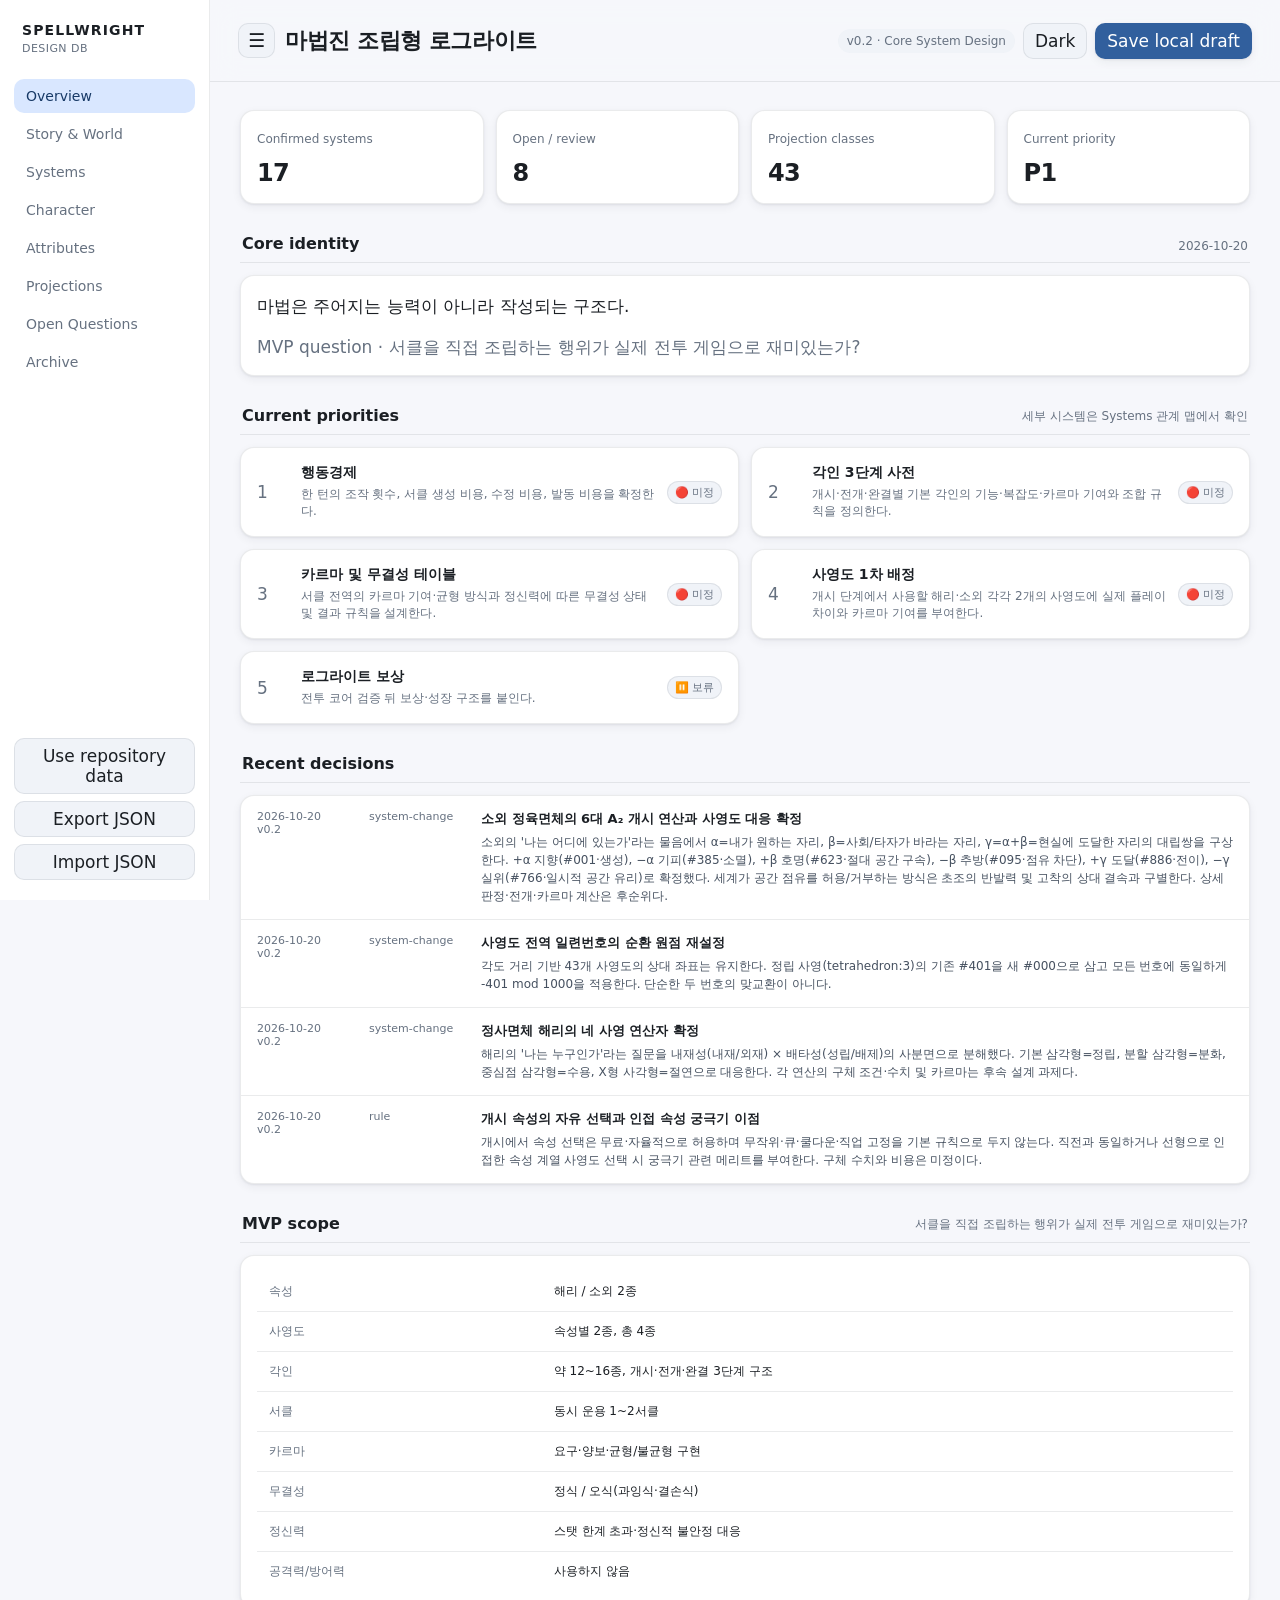
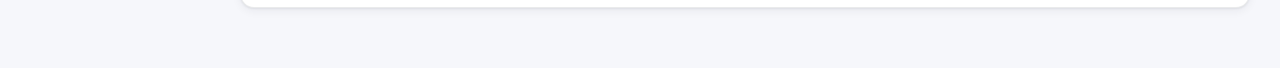
==== docs/index.html @ 0ff5598d "design: adopt Chojo 3A1 change-process roots and six operators" ====
<!doctype html>
<html lang="ko" data-theme="dark">
<head>
  <meta charset="UTF-8" />
  <meta name="viewport" content="width=device-width, initial-scale=1.0" />
  <meta name="description" content="Spellwright 로그라이트 프로젝트의 Live Design Dashboard" />
  <title>Spellwright — Design Dashboard</title>
  <link rel="canonical" href="https://hix4123.github.io/spellwright/" />
  <script>
    (() => {
      const saved = localStorage.getItem('spellwright-theme');
      const preferred = window.matchMedia('(prefers-color-scheme: light)').matches ? 'light' : 'dark';
      document.documentElement.setAttribute('data-theme', saved || preferred);

      const sidebarState = localStorage.getItem('spellwright-sidebar');
      document.documentElement.setAttribute('data-sidebar', sidebarState === 'collapsed' ? 'collapsed' : 'expanded');
    })();
  </script>
  <link rel="stylesheet" href="./styles.css?v=soeoe-roots-20261020-1" />
  <link rel="stylesheet" href="./projection-selector.css?v=audit-20261019-1" />
  <link rel="stylesheet" href="./projection-features.css?v=projection-tags-20260915-1" />
  <link rel="stylesheet" href="./projection-periodic-table.css?v=periodic-grouping-20261020-1" />
  <link rel="stylesheet" href="./projection-feature-guides.css?v=global-easing-20260930-1" />
  <link rel="stylesheet" href="./graph-layout.css?v=audit-20261019-1" />
  <style>
    html[data-sidebar="collapsed"] .app-shell {
      grid-template-columns: minmax(0, 1fr);
    }
    html[data-sidebar="collapsed"] .sidebar {
      display: none;
    }
    .topbar-heading {
      min-width: 0;
      display: flex;
      align-items: center;
      gap: 10px;
    }
    #sidebarToggle {
      flex: 0 0 auto;
      min-width: 34px;
      padding-inline: 9px;
      font-size: 18px;
      line-height: 1;
    }
    @media (max-width: 900px) {
      html[data-sidebar="collapsed"] .app-shell {
        grid-template-columns: 1fr;
      }
      #sidebarToggle {
        min-width: 44px;
        min-height: 44px;
      }
    }
  </style>
  <link rel="stylesheet" href="./typography-scale.css?v=audit-20261019-1" />
</head>
<body>
  <div class="app-shell">
    <aside class="sidebar" id="sidebar">
      <div class="brand">
        <strong>SPELLWRIGHT</strong>
        <span>DESIGN DB</span>
      </div>
      <nav id="nav"></nav>
      <div class="sidebar-footer">
        <button class="ghost" id="exportBtn">Export JSON</button>
        <label class="ghost file-label">Import JSON<input id="importInput" type="file" accept="application/json" /></label>
      </div>
    </aside>

    <main>
      <header class="topbar">
        <div class="topbar-heading">
          <button class="ghost" id="sidebarToggle" type="button" aria-controls="sidebar" aria-expanded="true" aria-label="사이드바 닫기" title="사이드바 닫기">☰</button>
          <h1 id="projectName"></h1>
        </div>
        <div class="topbar-actions">
          <span class="version-pill" id="version"></span>
          <button class="ghost" id="themeToggle" type="button">Theme</button>
          <button id="saveBtn">Save local draft</button>
        </div>
      </header>

      <section id="view"></section>
    </main>
  </div>

  <dialog id="editorDialog">
    <form method="dialog" id="editorForm">
      <div class="dialog-head">
        <div>
          <span class="detail-kicker">SYSTEM DETAILS</span>
          <h2 id="editorTitle"></h2>
        </div>
        <button class="icon-btn" value="cancel" aria-label="닫기">×</button>
      </div>

      <input type="hidden" id="editId" />

      <div class="editor-meta-grid">
        <label>상태<select id="editStatus"></select></label>
        <label>카테고리<input id="editCategory" /></label>
      </div>

      <label>미리보기 설명<textarea id="editDefinition" rows="3"></textarea></label>
      <label>상세 설명<textarea id="editDetails" rows="10"></textarea></label>

      <div id="editorExtra" class="editor-extra"></div>

      <label>마지막 변경 버전<input id="editVersion" /></label>

      <div class="dialog-actions">
        <button class="ghost" value="cancel">Cancel</button>
        <button type="submit" value="default" id="applyEdit">Apply</button>
      </div>
    </form>
  </dialog>

  <script type="module" src="./app.js?v=chojo-roots-20261021-1"></script>
  <script type="module" src="./stat-tree-ui.js?v=ui-20260831-2"></script>
  <script>
    (() => {
      const button = document.getElementById('themeToggle');
      const getTheme = () => document.documentElement.getAttribute('data-theme') || 'dark';
      const updateLabel = () => {
        button.textContent = getTheme() === 'light' ? 'Dark' : 'Light';
      };
      button.addEventListener('click', () => {
        const next = getTheme() === 'light' ? 'dark' : 'light';
        document.documentElement.setAttribute('data-theme', next);
        localStorage.setItem('spellwright-theme', next);
        updateLabel();
      });
      updateLabel();
    })();

    (() => {
      const button = document.getElementById('sidebarToggle');
      const root = document.documentElement;
      const isCollapsed = () => root.getAttribute('data-sidebar') === 'collapsed';
      const updateButton = () => {
        const expanded = !isCollapsed();
        const label = expanded ? '사이드바 닫기' : '사이드바 열기';
        button.setAttribute('aria-expanded', String(expanded));
        button.setAttribute('aria-label', label);
        button.title = label;
      };

      button.addEventListener('click', () => {
        const next = isCollapsed() ? 'expanded' : 'collapsed';
        root.setAttribute('data-sidebar', next);
        localStorage.setItem('spellwright-sidebar', next);
        updateButton();
      });

      updateButton();
    })();
  </script>
</body>
</html>
---- docs/styles.css ----
:root {
  font-family: Inter, ui-sans-serif, system-ui, -apple-system, BlinkMacSystemFont, "Segoe UI", sans-serif;
  color-scheme: dark;
  --bg: #0f1115;
  --surface: #15181e;
  --surface-2: #1b1f26;
  --surface-3: #222730;
  --line: rgba(255, 255, 255, .08);
  --line-strong: rgba(255, 255, 255, .18);
  --muted: #929ba7;
  --text: #f1f3f5;
  --secondary: #c7cdd5;
  --primary: #a8c7fa;
  --on-primary: #0b2545;
  --primary-container: #243b5c;
  --on-primary-container: #d8e7ff;
  --hover: rgba(255, 255, 255, .055);
  --backdrop: rgba(0, 0, 0, .7);
  --shadow-1: 0 1px 2px rgba(0, 0, 0, .34), 0 2px 8px rgba(0, 0, 0, .16);
  --shadow-2: 0 4px 12px rgba(0, 0, 0, .28), 0 12px 32px rgba(0, 0, 0, .18);
}

:root[data-theme="light"] {
  color-scheme: light;
  --bg: #f6f7fb;
  --surface: #ffffff;
  --surface-2: #f0f3f8;
  --surface-3: #e8edf4;
  --line: rgba(24, 32, 44, .09);
  --line-strong: rgba(24, 32, 44, .2);
  --muted: #667180;
  --text: #1b1f24;
  --secondary: #465160;
  --primary: #315f9d;
  --on-primary: #ffffff;
  --primary-container: #d9e7ff;
  --on-primary-container: #183a67;
  --hover: rgba(35, 56, 82, .055);
  --backdrop: rgba(20, 27, 38, .32);
  --shadow-1: 0 1px 2px rgba(30, 41, 59, .08), 0 3px 10px rgba(30, 41, 59, .06);
  --shadow-2: 0 6px 18px rgba(30, 41, 59, .12), 0 18px 40px rgba(30, 41, 59, .08);
}

* { box-sizing: border-box; }
html { background: var(--bg); }
html { -webkit-text-size-adjust: 100%; }
body {
  margin: 0;
  min-height: 100vh;
  background: var(--bg);
  color: var(--text);
  -webkit-font-smoothing: antialiased;
}
button, input, textarea, select { font: inherit; }
button { cursor: pointer; }
h1, h2, h3, p { margin-top: 0; }

.app-shell {
  display: grid;
  grid-template-columns: 210px minmax(0, 1fr);
  min-height: 100vh;
}

.sidebar {
  position: sticky;
  top: 0;
  height: 100vh;
  padding: 20px 14px;
  border-right: 1px solid var(--line);
  display: flex;
  flex-direction: column;
  background: var(--surface);
}

.brand { margin: 2px 8px 24px; }
.brand strong {
  display: block;
  font-size: 13px;
  font-weight: 700;
  letter-spacing: .08em;
}
.brand span {
  display: block;
  margin-top: 4px;
  font-size: 10px;
  color: var(--muted);
  letter-spacing: .04em;
}

nav { display: grid; gap: 4px; }
.nav-btn {
  display: block;
  width: 100%;
  padding: 9px 12px;
  border: 0;
  border-radius: 10px;
  background: transparent;
  color: var(--muted);
  text-align: left;
  text-decoration: none;
  font-size: 13px;
  font-weight: 500;
  transition: background .14s ease, color .14s ease;
}
.nav-btn:hover {
  background: var(--hover);
  color: var(--text);
}
.nav-btn.active {
  background: var(--primary-container);
  color: var(--on-primary-container);
}

.sidebar-footer {
  margin-top: auto;
  display: grid;
  gap: 7px;
}
.file-label { display: block; text-align: center; }
.file-label input { display: none; }

main { min-width: 0; }
.topbar {
  min-height: 82px;
  padding: 18px 28px;
  border-bottom: 1px solid var(--line);
  display: flex;
  align-items: center;
  justify-content: space-between;
  gap: 20px;
  background: color-mix(in srgb, var(--bg) 88%, transparent);
  backdrop-filter: blur(14px);
}
.topbar h1 {
  margin: 0;
  font-size: 21px;
  font-weight: 650;
  letter-spacing: -.02em;
}
.topbar-actions { display: flex; align-items: center; gap: 8px; }
.version-pill {
  padding: 5px 9px;
  border-radius: 999px;
  background: var(--surface-2);
  color: var(--muted);
  font-size: 11px;
}

button, .ghost, .file-label {
  min-height: 34px;
  padding: 7px 11px;
  border: 1px solid var(--line);
  border-radius: 10px;
  background: var(--surface-2);
  color: var(--text);
  font-weight: 500;
  transition: background .14s ease, border-color .14s ease, box-shadow .14s ease, transform .14s ease;
}
button:hover, .ghost:hover, .file-label:hover {
  border-color: var(--line-strong);
  background: var(--surface-3);
}
button:active, .ghost:active, .file-label:active { transform: translateY(1px); }
#saveBtn {
  border-color: transparent;
  background: var(--primary);
  color: var(--on-primary);
  box-shadow: var(--shadow-1);
}
#saveBtn:hover { background: color-mix(in srgb, var(--primary) 90%, white 10%); }

#view { padding: 28px 30px 60px; }
.grid { display: grid; gap: 12px; }
.grid.cols-4 { grid-template-columns: repeat(4, minmax(0, 1fr)); }
.grid.cols-3 { grid-template-columns: repeat(3, minmax(0, 1fr)); }
.grid.cols-2 { grid-template-columns: repeat(2, minmax(0, 1fr)); }

.card {
  padding: 16px;
  border: 1px solid var(--line);
  border-radius: 14px;
  background: var(--surface);
  box-shadow: var(--shadow-1);
}
.metric { min-height: 90px; }
.metric span { font-size: 11px; color: var(--muted); }
.metric strong {
  display: block;
  margin-top: 12px;
  font-size: 23px;
  font-weight: 600;
  letter-spacing: -.025em;
}

.section-head {
  display: flex;
  align-items: end;
  justify-content: space-between;
  gap: 16px;
  margin: 30px 0 12px;
  padding: 0 2px 9px;
  border-bottom: 1px solid var(--line);
}
.section-head h2 { margin: 0; font-size: 15px; font-weight: 650; }
.section-head p { margin: 0; font-size: 11px; color: var(--muted); }
.core-statement { margin: 0; font-size: 16px; line-height: 1.65; }
.muted { color: var(--muted); }
.world-act-grid, .world-pair-grid { display: grid; gap: 12px; }
.world-act-grid { grid-template-columns: repeat(2, minmax(0, 1fr)); margin-top: 12px; }
.world-pair-grid { grid-template-columns: repeat(3, minmax(0, 1fr)); }
.world-kicker { display: block; color: var(--muted); font-size: 11px; margin-bottom: 8px; }
.world-principle p { margin: 0; font-size: 13px; line-height: 1.8; }
.world-principle h3 { font-size: 15px; margin-bottom: 10px; }
.world-pair-diagram { display: block; width: 100%; height: auto; margin-top: 22px; color: var(--primary); fill: none; stroke: currentColor; stroke-width: 2; }
.world-point { fill: currentColor; }
.world-diagram-arrow { color: var(--muted); }
.world-diagram-label { margin: 0 0 16px; text-align: center; font-size: 12px; color: var(--muted); }
@media (max-width: 1050px) {
  .world-pair-grid { grid-template-columns: 1fr; }
  .world-pair-diagram { max-width: 360px; margin-inline: auto; }
}
@media (max-width: 600px) { .world-act-grid { grid-template-columns: 1fr; } }
.attribute-background { display: grid; gap: 12px; }
.attribute-background p { margin: 0; color: var(--secondary); font-size: 12px; line-height: 1.7; }
.attribute-background .core-statement { color: var(--text); font-size: 16px; }
.toolbar { display: flex; gap: 8px; flex-wrap: wrap; margin-bottom: 12px; }
.toolbar input, .toolbar select,
#editorForm input, #editorForm textarea, #editorForm select {
  min-width: 180px;
  padding: 9px 11px;
  border: 1px solid var(--line);
  border-radius: 10px;
  background: var(--surface-2);
  color: var(--text);
  outline: none;
  transition: border-color .14s ease, box-shadow .14s ease, background .14s ease;
}
.toolbar input:focus, .toolbar select:focus,
#editorForm input:focus, #editorForm textarea:focus, #editorForm select:focus {
  border-color: color-mix(in srgb, var(--primary) 70%, var(--line));
  background: var(--surface);
  box-shadow: 0 0 0 3px color-mix(in srgb, var(--primary) 16%, transparent);
}

.system-grid {
  display: grid;
  grid-template-columns: repeat(auto-fill, minmax(260px, 1fr));
  gap: 10px;
}
.system-card[data-id] {
  cursor: pointer;
  transition: border-color .14s ease, box-shadow .14s ease, transform .14s ease;
}
.system-card[data-id]:hover {
  border-color: var(--line-strong);
  box-shadow: var(--shadow-2);
  transform: translateY(-1px);
}
.system-card h3 { margin: 12px 0 7px; font-size: 14px; font-weight: 650; }
.system-card p { margin-bottom: 12px; font-size: 12px; line-height: 1.6; color: var(--secondary); }
.meta { display: flex; flex-wrap: wrap; gap: 7px; color: var(--muted); font-size: 10px; }

.status {
  display: inline-flex;
  align-items: center;
  min-height: 22px;
  padding: 3px 7px;
  border: 1px solid var(--line);
  border-radius: 999px;
  background: var(--surface-2);
  color: var(--muted);
  font-size: 10px;
}
.status.rejected { text-decoration: line-through; }

.priority {
  display: grid;
  grid-template-columns: 34px 1fr auto;
  gap: 10px;
  align-items: center;
}
.rank { font-size: 16px; color: var(--muted); }
.priority h3 { margin: 0; font-size: 13px; }
.priority p { margin: 4px 0 0; font-size: 11px; color: var(--muted); }

.timeline {
  display: grid;
  gap: 0;
  padding: 0;
  overflow: hidden;
}
.decision {
  display: grid;
  grid-template-columns: 100px 100px 1fr;
  gap: 12px;
  padding: 14px 16px;
  border-bottom: 1px solid var(--line);
  align-items: start;
}
.decision:last-child { border-bottom: 0; }
.decision .date, .decision .type { font-size: 10px; color: var(--muted); }
.decision h3 { margin: 0 0 5px; font-size: 12px; font-weight: 650; }
.decision p { margin: 0; color: var(--secondary); font-size: 11px; line-height: 1.5; }

.table { width: 100%; border-collapse: collapse; }
.table th, .table td {
  padding: 11px 12px;
  border-bottom: 1px solid var(--line);
  text-align: left;
  font-size: 11px;
}
.table th { color: var(--muted); font-weight: 500; }
.table tr:last-child th, .table tr:last-child td { border-bottom: 0; }

.question-list {
  overflow: hidden;
  border: 1px solid var(--line);
  border-radius: 14px;
  background: var(--surface);
  box-shadow: var(--shadow-1);
}
.question {
  padding: 11px 14px;
  border-bottom: 1px solid var(--line);
  background: transparent;
  font-size: 12px;
}
.question:last-child { border-bottom: 0; }

dialog {
  width: min(720px, calc(100vw - 28px));
  max-height: calc(100vh - 28px);
  padding: 0;
  border: 1px solid var(--line);
  border-radius: 20px;
  background: var(--surface);
  color: var(--text);
  box-shadow: var(--shadow-2);
  overflow: hidden;
}
dialog::backdrop { background: var(--backdrop); backdrop-filter: blur(3px); }
#editorForm { padding: 20px; }
.dialog-head {
  display: flex;
  justify-content: space-between;
  gap: 20px;
  padding-bottom: 15px;
  border-bottom: 1px solid var(--line);
}
.dialog-head h2 { margin: 4px 0 0; font-size: 19px; letter-spacing: -.02em; }
.detail-kicker {
  display: block;
  color: var(--muted);
  font-size: 9px;
  font-weight: 650;
  letter-spacing: .12em;
}
.icon-btn {
  min-width: 34px;
  padding: 0;
  border: 0;
  border-radius: 999px;
  background: transparent;
  font-size: 20px;
  color: var(--muted);
}
.icon-btn:hover { background: var(--hover); }
#editorForm label {
  display: grid;
  gap: 6px;
  margin: 12px 0;
  font-size: 11px;
  color: var(--muted);
}
#editorForm input, #editorForm textarea, #editorForm select {
  width: 100%;
  min-width: 0;
  resize: vertical;
}
.editor-meta-grid {
  display: grid;
  grid-template-columns: 1fr 1fr;
  gap: 10px;
}
.editor-extra {
  margin: 16px 0;
  border-top: 1px solid var(--line);
}
.detail-block {
  padding: 13px 0;
  border-bottom: 1px solid var(--line);
}
.detail-block h3 {
  margin: 0 0 10px;
  font-size: 11px;
  font-weight: 650;
}
.detail-row {
  display: grid;
  grid-template-columns: 100px 1fr;
  gap: 12px;
  padding: 5px 0;
  font-size: 11px;
}
.detail-row span { color: var(--muted); }
.detail-row strong { font-weight: 450; }
.detail-sense {
  padding: 9px 0;
  border-top: 1px solid var(--line);
}
.detail-sense:first-of-type { border-top: 0; }
.detail-sense strong {
  display: block;
  font-size: 11px;
  font-weight: 650;
}
.detail-sense p {
  margin: 4px 0 0;
  color: var(--secondary);
  font-size: 11px;
  line-height: 1.55;
}
.dialog-actions { display: flex; justify-content: flex-end; gap: 8px; margin-top: 18px; }

.toast {
  position: fixed;
  right: 18px;
  bottom: 18px;
  padding: 10px 13px;
  border: 1px solid var(--line);
  border-radius: 12px;
  background: var(--surface-3);
  color: var(--text);
  box-shadow: var(--shadow-2);
  font-size: 11px;
}

@media (max-width: 900px) {
  .app-shell { grid-template-columns: 1fr; }
  .sidebar {
    position: relative;
    height: auto;
    padding: 12px;
    border-right: 0;
    border-bottom: 1px solid var(--line);
  }
  .brand { margin: 0 0 10px; }
  nav {
    display: flex;
    gap: 6px;
    margin: 0 -12px;
    padding: 0 12px 8px;
    overflow-x: auto;
    scrollbar-width: none;
  }
  nav::-webkit-scrollbar,
  .sidebar-footer::-webkit-scrollbar { display: none; }
  .nav-btn {
    flex: 0 0 auto;
    width: auto;
    min-height: 44px;
    padding: 10px 12px;
    text-align: center;
    font-size: 12px;
    white-space: nowrap;
  }
  .sidebar-footer {
    display: flex;
    gap: 6px;
    margin: 0 -12px;
    padding: 0 12px;
    overflow-x: auto;
    scrollbar-width: none;
  }
  .sidebar-footer > * { flex: 0 0 auto; min-height: 44px; }
  .topbar {
    min-height: 0;
    padding: 16px 12px;
    align-items: stretch;
    flex-direction: column;
    gap: 12px;
  }
  .topbar h1 { font-size: 19px; }
  .topbar-actions {
    display: grid;
    grid-template-columns: repeat(2, minmax(0, 1fr));
    width: 100%;
  }
  .topbar-actions .version-pill { grid-column: 1 / -1; justify-self: start; }
  .topbar-actions button { min-height: 44px; }
  #view { padding: 18px 12px 44px; }
  .grid.cols-4, .grid.cols-3, .grid.cols-2 { grid-template-columns: 1fr; }
  .system-grid { grid-template-columns: 1fr; }
  .card { min-width: 0; padding: 14px; overflow-wrap: anywhere; }
  .section-head { align-items: flex-start; flex-direction: column; gap: 4px; margin-top: 24px; }
  .toolbar { display: grid; grid-template-columns: 1fr; }
  .toolbar input, .toolbar select { width: 100%; min-width: 0; min-height: 44px; }
  .table {
    display: block;
    max-width: 100%;
    overflow-x: auto;
    white-space: nowrap;
    -webkit-overflow-scrolling: touch;
  }
  .decision { grid-template-columns: 1fr; gap: 4px; }
  .priority { grid-template-columns: 28px 1fr; }
  .priority > .status { grid-column: 2; }
  .editor-meta-grid { grid-template-columns: 1fr; gap: 0; }
  .detail-row { grid-template-columns: 1fr; gap: 2px; }
  dialog {
    width: calc(100vw - 16px);
    max-height: calc(100vh - 16px);
    max-height: calc(100dvh - 16px);
    border-radius: 14px;
    overflow-y: auto;
  }
  #editorForm { padding: 16px; }
  .dialog-actions button { min-height: 44px; }
  .toast {
    right: 12px;
    bottom: 12px;
    left: 12px;
    text-align: center;
  }
}
.theory-grid { display:grid; grid-template-columns:repeat(2,minmax(0,1fr)); gap:10px; }
.theory-card { min-width:0; }
.theory-card h3 { margin:0 0 7px; font-size:12px; }
.theory-card p { margin:0; color:var(--secondary); font-size:11px; line-height:1.6; }
.theory-card .theory-note { margin-top:7px; color:var(--muted); font-size:10px; }
@media (max-width:900px) { .theory-grid { grid-template-columns:1fr; } }

.world-steps { display: grid; grid-template-columns: repeat(2, minmax(0, 1fr)); gap: 12px; list-style: none; padding: 0; margin: 0; counter-reset: none; }
.world-step { display: flex; align-items: flex-start; gap: 14px; }
.world-step-number { display: grid; place-items: center; flex: 0 0 30px; height: 30px; border-radius: 50%; color: var(--primary); border: 1px solid var(--primary); font-weight: 700; }
.world-step h3 { margin: 0 0 10px; font-size: 15px; line-height: 1.6; }
.world-step p { margin: 0; font-size: 13px; line-height: 1.8; }
.world-loop { margin: 0; }
.world-loop svg { display: block; width: 100%; max-width: 620px; margin: auto; color: var(--primary); overflow: visible; }
.world-loop rect { fill: var(--surface); stroke: currentColor; }
.world-loop text { fill: var(--text); text-anchor: middle; font-size: 14px; }
.world-loop .world-loop-center { fill: var(--muted); font-size: 12px; }
.world-loop-arrows { fill: none; stroke: currentColor; stroke-width: 2; }
.world-loop figcaption { font-size: 12px; line-height: 1.7; margin-top: 12px; }
@media (max-width: 650px) { .world-steps { grid-template-columns: 1fr; } .world-step { gap: 10px; } }

/* Story reference: one reading order, linked detail pages. */
.story-nav { display: flex; flex-wrap: wrap; gap: 8px; margin: 16px 0 28px; }
.story-nav a, .story-related a { color: var(--primary); text-decoration: none; border: 1px solid var(--line-strong); border-radius: 20px; padding: 9px 15px; font-size: 13px; }
.story-nav a[aria-current] { background: var(--primary-container); color: var(--on-primary-container); border-color: var(--primary); }
.story-nav a:hover, .story-related a:hover { background: var(--hover); }
.story-related { display: flex; flex-wrap: wrap; gap: 8px; position: relative; margin: 20px 0 0; padding-left: 16px; border-left: 2px solid var(--line-strong); }
.story-related a { padding: 6px 10px; font-size: 12px; }
.story-nav :focus-visible { outline: 2px solid var(--primary); outline-offset: 4px; }
@media (max-width: 600px) {
  .story-nav a { padding: 8px 12px; }
  .story-related { padding-left: 8px; }
}


/* Shared cross-time diagram: world chronology along x, personal routes by color. */
.story-flow-map { --story-kai: #79aef1; --story-ur: #e0b474; --story-heroine: #c5a1ef; --story-join: #84bcb0; margin: 14px 0 34px; }
html[data-theme="light"] .story-flow-map { --story-kai: #316cb7; --story-ur: #936118; --story-heroine: #7958b0; --story-join: #337668; }
.story-flow-order { display: flex; flex-wrap: wrap; align-items: center; gap: 10px; margin: 14px 0 12px; color: var(--muted); font-size: 12px; }
.story-flow-order strong { color: var(--text); margin-right: 8px; }
.story-flow-order a { padding: 7px 12px; border: 1px solid var(--line); background: var(--surface); border-radius: 999px; color: var(--text); text-decoration: none; }
.story-flow-order a:hover { border-color: var(--primary); }
.story-flow-order-tip { margin-left: auto; font-size: 11px; }
.story-flow-key { display: flex; flex-wrap: wrap; align-items: center; gap: 9px 16px; padding: 12px 16px; border: 1px solid var(--line); border-bottom: 0; border-radius: 14px 14px 0 0; background: var(--surface); }
.story-flow-key-item { display: inline-flex; gap: 7px; align-items: center; font-size: 12px; color: var(--secondary); white-space: nowrap; }
.story-flow-key-item::before { content: ''; display: inline-block; flex: none; width: 21px; height: 0; border-top: 3px solid var(--line-strong); border-radius: 2px; }
.story-flow-key-item.kai::before { border-color: var(--story-kai); }
.story-flow-key-item.ur::before { border-color: var(--story-ur); }
.story-flow-key-item.heroine::before { border-color: var(--story-heroine); }
.story-flow-key-item.jump::before { border-color: var(--primary); border-top-style: dashed; }
.story-flow-key-item.join::before { border-color: var(--story-join); border-top-width: 2px; }
.story-flow-scroll { max-width: 100%; overflow-x: auto; overflow-y: hidden; overscroll-behavior-x: contain; border: 1px solid var(--line); border-radius: 0 0 14px 14px; background: var(--surface-2); scrollbar-width: thin; -webkit-overflow-scrolling: touch; }
.story-flow-svg { display: block; min-width: 1510px; width: 100%; height: auto; }
.story-flow-era rect { fill: var(--surface-2); stroke: var(--line); stroke-width: 1; }
.story-flow-era rect.alternate { fill: var(--surface-3); }
.story-flow-era text { font-size: 17px; font-weight: 680; fill: var(--text); text-anchor: middle; }
.story-flow-era .story-flow-era-sub { font-size: 11px; font-weight: 400; fill: var(--muted); }
.story-flow-axis line { stroke-width: 1.4; stroke-dasharray: 3 6; }
.story-flow-axis--kai line { stroke: var(--story-kai); opacity: .25; }
.story-flow-axis--ur line { stroke: var(--story-ur); opacity: .25; }
.story-flow-axis--heroine line { stroke: var(--story-heroine); opacity: .25; }
.story-flow-axis text { fill: var(--text); font-size: 17px; font-weight: 750; }
.story-flow-axis .story-flow-lane-sub { font-size: 11px; fill: var(--muted); font-weight: 450; }
.story-flow-axis-note { font-size: 11px; fill: var(--muted); text-anchor: end; }
.story-flow-axis-note:last-child { text-anchor: start; }
.story-flow-edge path { fill: none; stroke-width: 3.1; stroke-linecap: round; stroke-linejoin: round; }
.story-flow-edge--kai path { stroke: var(--story-kai); }
.story-flow-edge--ur path { stroke: var(--story-ur); }
.story-flow-edge--heroine path { stroke: var(--story-heroine); }
.story-flow-edge--join path { stroke: var(--story-join); stroke-width: 2.2; opacity: .86; }
.story-flow-edge--jump path { stroke-dasharray: 10 6; stroke-width: 3.3; }
.story-flow-edge--uncertain path { stroke-dasharray: 3 8; opacity: .8; }
.story-flow-edge text { font-size: 12px; font-weight: 580; fill: var(--secondary); text-anchor: middle; paint-order: stroke; stroke: var(--surface-2); stroke-width: 5px; stroke-linejoin: round; }
.story-flow-marker-kai { fill: var(--story-kai); }
.story-flow-marker-ur { fill: var(--story-ur); }
.story-flow-marker-heroine { fill: var(--story-heroine); }
.story-flow-marker-join { fill: var(--story-join); }
.story-flow-node { cursor: pointer; outline: none; }
.story-flow-node rect { fill: var(--surface); stroke-width: 2.2; }
.story-flow-node--kai rect { stroke: var(--story-kai); }
.story-flow-node--ur rect { stroke: var(--story-ur); }
.story-flow-node--heroine rect { stroke: var(--story-heroine); }
.story-flow-node-title { font-size: 13.5px; font-weight: 700; fill: var(--text); text-anchor: middle; pointer-events: none; }
.story-flow-node-era { font-size: 10.5px; fill: var(--muted); text-anchor: middle; pointer-events: none; }
.story-flow-node:hover rect, .story-flow-node:focus-visible rect { stroke-width: 4; }
.story-flow-node:focus-visible rect { stroke-dasharray: 6 3; }
.story-flow-disclaimer { margin: 12px 3px 8px; color: var(--muted); font-size: 12px; line-height: 1.75; }
.story-flow-disclaimer strong { color: var(--secondary); }
@media (max-width: 600px) {
  .story-flow-order-tip { flex-basis: 100%; margin-left: 0; }
  .story-flow-key { gap: 8px 12px; padding: 10px 12px; }
  .story-flow-key-item { font-size: 11px; }
}

/* Consolidated questions and canonical stat definitions */
.question-group { margin: 10px 0; }
.question-group summary { cursor: pointer; font-weight: 650; }
.question-group li { margin: 10px 0; line-height: 1.6; }
#editDefinition[readonly], #editDetails[readonly] { opacity: .78; cursor: not-allowed; }

/* Topic documents: a compact index and one readable article at a time. */
.wiki-search { display: grid; gap: 8px; margin: 24px 0 12px; max-width: 520px; }
.wiki-search input { width: 100%; padding: 12px; border: 1px solid var(--line-strong); border-radius: 8px; background: var(--surface); color: var(--text); }
.wiki-index { display: grid; grid-template-columns: repeat(auto-fit, minmax(min(100%, 320px), 1fr)); gap: 24px; align-items: start; }
.wiki-category h2 { font-size: 18px; margin-bottom: 12px; }
.wiki-document-list { border: 1px solid var(--line-strong); border-radius: 12px; overflow: hidden; background: var(--surface); }
.wiki-document { display: grid; gap: 6px; padding: 14px 16px; text-decoration: none; border-bottom: 1px solid var(--line); color: var(--text); }
.wiki-document:last-child { border-bottom: 0; }
.wiki-document:hover { background: var(--hover); }
.wiki-document strong { color: var(--primary); }
.wiki-document span { color: var(--muted); font-size: 13px; line-height: 1.6; }
.wiki-document[hidden], .wiki-category[hidden] { display: none; }
.wiki-intro { margin-top: 16px; }
.wiki-intro summary { cursor: pointer; font-weight: 600; }
.wiki-intro > p { margin-top: 16px; line-height: 1.9; }
.wiki-article { max-width: 960px; margin: 24px auto; overflow-wrap: anywhere; }
.wiki-heading { border-bottom: 1px solid var(--line-strong); padding-bottom: 16px; }
.wiki-heading > h2 { font-size: clamp(26px, 4vw, 36px); margin-bottom: 12px; }
.wiki-article a, .wiki-intro a { color: var(--primary); text-underline-offset: 3px; }
.wiki-term { text-decoration: underline; text-decoration-color: var(--line-strong); }
.wiki-term:hover { text-decoration-color: currentColor; }
.wiki-toc { background: var(--surface); padding: 16px 20px; border: 1px solid var(--line-strong); border-radius: 10px; margin: 20px 0 28px; }
.wiki-toc ol { margin-bottom: 0; padding-left: 22px; }
.wiki-toc li, .wiki-event-index li { padding: 5px 0; line-height: 1.6; }
.wiki-section { margin: 32px 0; scroll-margin-top: 24px; }
.wiki-section > h2 { font-size: 22px; border-bottom: 1px solid var(--line-strong); padding-bottom: 10px; }
.wiki-entry { margin: 22px 0; }
.wiki-entry h3 { font-size: 16px; margin-bottom: 8px; }
.wiki-entry p { white-space: pre-line; line-height: 1.95; color: var(--secondary); max-width: 80ch; }
.wiki-entry .wiki-status { font-size: 12px; color: var(--muted); margin-bottom: 6px; }
.wiki-article .world-act-grid, .wiki-article .world-pair-grid { grid-template-columns: repeat(auto-fit, minmax(min(100%, 260px), 1fr)); }
.wiki-article :focus-visible, .wiki-document:focus-visible, .wiki-search input:focus-visible { outline: 2px solid var(--primary); outline-offset: 3px; }
@media (max-width: 600px) {
  .wiki-article { margin-top: 16px; }
  .wiki-toc { padding: 14px; }
  .wiki-section { margin: 26px 0; }
}

/* Attributes glossary: compact comparison index and one entry at a time. */
.attribute-index-intro { color: var(--secondary); font-size: 13px; line-height: 1.75; margin: 14px 0 20px; }
.attribute-index-labels, .attribute-index-entry {
  display: grid;
  grid-template-columns: minmax(150px, 1.2fr) minmax(150px, 1.1fr) minmax(180px, 1.7fr);
  align-items: center;
  gap: 16px;
}
.attribute-index-labels { padding: 0 18px 10px; font-size: 11px; color: var(--muted); }
.attribute-index-list { padding: 0; margin: 0; list-style: none; border: 1px solid var(--line-strong); border-radius: 12px; overflow: hidden; background: var(--surface); }
.attribute-index-entry {
  min-height: 77px;
  padding: 14px 18px;
  border-bottom: 1px solid var(--line);
  color: var(--text);
  text-decoration: none;
}
.attribute-index-list li:last-child .attribute-index-entry { border-bottom: 0; }
.attribute-index-entry:hover { background: var(--hover); }
.attribute-index-entry:focus-visible, .attribute-rule-entry:focus-visible, .attribute-article a:focus-visible,
.attribute-breadcrumb a:focus-visible, .attribute-term-nav a:focus-visible {
  outline: 2px solid var(--primary);
  outline-offset: 2px;
}
.attribute-index-title strong { display: block; color: var(--primary); font-size: 16px; margin-bottom: 4px; }
.attribute-index-title small, .attribute-index-motto small { display: block; font-size: 11px; color: var(--muted); line-height: 1.5; }
.attribute-index-motto, .attribute-index-summary { font-size: 13px; line-height: 1.6; }
.attribute-index-summary { display: flex; justify-content: space-between; gap: 8px; align-items: center; }
.attribute-index-arrow { color: var(--muted); font-size: 15px; }
.attribute-rule-entry { display: grid; grid-template-columns: minmax(140px, 1fr) 3fr auto; align-items: center; gap: 15px;
  padding: 16px 18px; border: 1px solid var(--line-strong); border-radius: 12px; background: var(--surface); color: var(--text); text-decoration: none; }
.attribute-rule-entry strong { color: var(--primary); }
.attribute-rule-entry span { color: var(--secondary); font-size: 12px; line-height: 1.65; }
.attribute-rule-entry:hover { background: var(--hover); }
.attribute-index-footer { font-size: 12px; line-height: 1.75; margin-top: 16px; }
.attribute-index-footer a { color: var(--primary); }
.attribute-breadcrumb { margin: 16px 0 16px; font-size: 12px; color: var(--muted); }
.attribute-breadcrumb a { color: var(--primary); }
.attribute-breadcrumb span { padding-inline: 5px; }
.attribute-term-nav { display: flex; flex-wrap: wrap; gap: 5px; margin: 0 0 22px; }
.attribute-term-nav a { min-height: 35px; padding: 8px 11px; border: 1px solid var(--line);
  border-radius: 8px; color: var(--secondary); text-decoration: none; font-size: 12px; }
.attribute-term-nav a:hover { background: var(--hover); color: var(--text); }
.attribute-term-nav a[aria-current="page"] { border-color: var(--primary); color: var(--on-primary-container); background: var(--primary-container); }
.attribute-article { max-width: 890px; margin: 0; }
.attribute-article-head { padding: 10px 0 14px; border-bottom: 1px solid var(--line-strong); }
.attribute-article-head h2 { font-size: 28px; letter-spacing: -.02em; margin-bottom: 8px; }
.attribute-article-head p { font-size: 12px; margin: 0; }
.attribute-article-toc { display: flex; flex-wrap: wrap; gap: 6px 16px; padding: 13px 0;
  border-bottom: 1px solid var(--line); }
.attribute-article-toc a { font-size: 12px; color: var(--primary); text-decoration: none; }
.attribute-article a { color: var(--primary); text-underline-offset: 3px; }
.attribute-article-section { padding: 20px 0; border-bottom: 1px solid var(--line); scroll-margin-top: 20px; }
.attribute-article-section:last-child { border-bottom: 0; }
.attribute-article-section > h3 { font-size: 16px; margin-bottom: 12px; }
.attribute-article-section h3 small { font-size: 11px; color: var(--muted); font-weight: 500; margin-left: 6px; }
.attribute-article-section p, .attribute-article-section li { color: var(--secondary); font-size: 13px; line-height: 1.85; }
.attribute-article-section p { margin: 0 0 10px; }
.attribute-facts { display: flex; flex-wrap: wrap; gap: 10px; margin: 10px 0 12px; }
.attribute-facts div { display: flex; gap: 9px; align-items: baseline; min-width: 180px; }
.attribute-facts dt { color: var(--muted); font-size: 12px; }
.attribute-facts dd { margin: 0; color: var(--text); font-size: 13px; font-weight: 600; }
.attribute-compact-list { margin: 0; padding-left: 20px; }
.attribute-compact-list li + li { margin-top: 4px; }
.attribute-action-pair { display: grid; grid-template-columns: repeat(2, minmax(0, 1fr)); gap: 12px; }
.attribute-action-pair > div { padding: 13px 15px; border: 1px solid var(--line); border-radius: 10px; background: var(--surface); }
.attribute-action-pair strong { display: block; margin-bottom: 5px; font-size: 12px; color: var(--text); }
.attribute-action-pair p { margin: 0; }
.attribute-article-section .attribute-see-also { margin-top: 15px; font-size: 12px; color: var(--muted); }
.attribute-order { display: flex; gap: 0; flex-wrap: wrap; margin: 12px 0 16px; padding: 0; list-style: none; }
.attribute-order li { padding: 7px 9px; border: 1px solid var(--line); font-size: 12px; background: var(--surface); }
.attribute-order li:first-child { border-radius: 8px 0 0 8px; }
.attribute-order li:last-child { border-radius: 0 8px 8px 0; }
.attribute-order li + li { border-left: 0; }
@media (max-width: 760px) {
  .attribute-index-labels { display: none; }
  .attribute-index-entry { grid-template-columns: minmax(98px, .7fr) minmax(0, 1.3fr); gap: 10px; padding: 13px; }
  .attribute-index-summary { grid-column: 2; }
  .attribute-index-motto { align-self: end; }
  .attribute-rule-entry { grid-template-columns: 1fr auto; }
  .attribute-rule-entry span:nth-child(2) { grid-column: 1; grid-row: 2; }
  .attribute-rule-entry span:last-child { grid-column: 2; grid-row: 1 / 3; }
  .attribute-action-pair { grid-template-columns: 1fr; }
}
@media (max-width: 400px) {
  .attribute-index-entry { grid-template-columns: 1fr; gap: 4px; }
  .attribute-index-summary { grid-column: 1; margin-top: 6px; }
  .attribute-article-head h2 { font-size: 24px; }
}
/* The finalized Haeri operators belong to one term article, not four repeated cards. */
.attribute-quadrant-scroll { max-width: 100%; overflow-x: auto; border: 1px solid var(--line-strong); border-radius: 10px; margin: 14px 0; }
.attribute-quadrant { border-collapse: collapse; width: 100%; min-width: 530px; table-layout: fixed; background: var(--surface); }
.attribute-quadrant th, .attribute-quadrant td { padding: 13px 14px; border-bottom: 1px solid var(--line); border-right: 1px solid var(--line); text-align: left; vertical-align: top; }
.attribute-quadrant tr:last-child th, .attribute-quadrant tr:last-child td { border-bottom: 0; }
.attribute-quadrant th:last-child, .attribute-quadrant td:last-child { border-right: 0; }
.attribute-quadrant thead th { background: var(--surface-2); color: var(--muted); font-size: 12px; font-weight: 650; }
.attribute-quadrant tbody th { width: 19%; color: var(--text); font-size: 13px; font-weight: 650; }
.attribute-quadrant td strong { display: block; color: var(--text); font-size: 14px; }
.attribute-quadrant td small { display: block; color: var(--muted); font-size: 11px; margin: 4px 0 8px; }
.attribute-quadrant td p { margin: 0; color: var(--secondary); font-size: 12px; line-height: 1.65; }
.attribute-quadrant-note { font-size: 12px; }
/* The six Soeoe roots use the same responsive term-document table as Haeri. */
.attribute-root-table tbody th { width: 27%; overflow-wrap: anywhere; }
.attribute-root-table tbody th small { display: block; margin-top: 6px; font-size: 11px; font-weight: 400; line-height: 1.5; color: var(--muted); }
.attribute-root-table td { overflow-wrap: anywhere; }
.attribute-root-table td p { line-height: 1.6; }
---- docs/projection-selector.css ----
:root {
  --projection-stage-bg: #111317;
}

:root[data-theme="light"] {
  --projection-stage-bg: #fbfbfa;
}

.projection-selector {
  display: grid;
  grid-template-columns: 238px minmax(0, 1fr);
  gap: 14px;
  align-items: start;
}

.projection-selector-panel, .projection-selector-content { min-width: 0; }
.projection-selector-panel { padding: 18px 12px; }
.projection-selector-panel h3 { margin: 5px 0 16px; font-size: 16px; }
.projection-selector .projection-selector-content { padding: 0; overflow: hidden; }

.projection-category-heading,
.projection-filter-label {
  display: block;
  margin: 15px 0 6px;
  color: var(--muted);
  font-size: 11px;
}
.projection-category-heading { margin-bottom: 8px; }
.projection-filter-grid {
  position: relative;
  display: grid;
  grid-template-columns: repeat(auto-fit, minmax(96px, 1fr));
  gap: 7px;
  align-items: end;
}
.projection-filter-grid label {
  min-width: 0;
  display: grid;
  grid-template-rows: auto 38px;
  gap: 5px;
  align-items: end;
  color: var(--muted);
  font-size: 10px;
}
.projection-filter-grid label > span {
  display: flex;
  align-items: end;
  min-width: 0;
  line-height: 1.2;
}
.projection-filter-category, .projection-filter-search {
  width: 100%;
  min-height: 38px;
  padding: 7px 10px;
  border: 1px solid var(--line-strong);
  border-radius: 9px;
  background: var(--surface-2);
  color: var(--text);
}
.projection-filter-count { margin: 18px 0 8px; color: var(--muted); font-size: 11px; }
.projection-filter-empty { padding: 8px; color: var(--muted); font-size: 11px; }
.projection-filter-category:focus-visible, .projection-filter-search:focus-visible {
  outline: 2px solid var(--primary);
  outline-offset: 2px;
}

.projection-selector-toolbar {
  min-width: 0;
}

.projection-solid-tabs {
  position: relative;
  display: grid;
  grid-template-columns: repeat(auto-fit, minmax(96px, 1fr));
  gap: 6px;
}

.projection-solid-tabs::-webkit-scrollbar,
.projection-class-rail::-webkit-scrollbar { display: none; }

.projection-solid-tab {
  width: 100%;
  min-width: 0;
  min-height: 42px;
  padding: 8px 7px;
  display: grid;
  place-items: center;
  border-color: transparent;
  background: transparent;
  text-align: center;
}

.projection-solid-tab strong {
  font-size: 12px;
  font-weight: 650;
  line-height: 1.3;
}

.projection-solid-tab span {
  display: none;
}

.projection-solid-tab.active {
  border-color: var(--line-strong);
  background: var(--primary-container);
}

.projection-selector-instruction {
  padding: 14px 18px 0;
  color: var(--muted);
  font-size: 9px;
  font-weight: 650;
  letter-spacing: .11em;
}

.projection-selector-stage-row {
  display: grid;
  grid-template-columns: 42px minmax(0, 1fr) 42px;
  gap: 12px;
  align-items: center;
  padding: 20px 18px 14px;
}

.projection-step {
  min-width: 42px;
  width: 42px;
  height: 42px;
  padding: 0;
  border-radius: 999px;
  background: transparent;
  color: var(--muted);
  font-size: 24px;
  line-height: 1;
}
.projection-step:disabled { opacity: .35; cursor: default; }

.projection-stage {
  position: relative;
  width: min(100%, 780px);
  min-height: 330px;
  margin: 0 auto;
  overflow: hidden;
  border: 1px solid rgba(18, 24, 32, .14);
  border-radius: 18px;
  background: var(--projection-stage-bg);
  box-shadow: inset 0 1px 0 rgba(255, 255, 255, .9), 0 12px 36px rgba(0, 0, 0, .08);
  cursor: grab;
  touch-action: pan-y;
  user-select: none;
  perspective: 900px;
  outline: none;
}

.projection-stage:focus-visible {
  box-shadow: 0 0 0 3px color-mix(in srgb, var(--primary) 28%, transparent), 0 12px 36px rgba(0, 0, 0, .08);
}

.projection-stage.is-grabbing { cursor: grabbing; }

.projection-stage-grid {
  position: absolute;
  inset: 0;
  background-image:
    linear-gradient(rgba(36, 44, 54, .035) 1px, transparent 1px),
    linear-gradient(90deg, rgba(36, 44, 54, .035) 1px, transparent 1px);
  background-size: 24px 24px;
  mask-image: radial-gradient(circle at center, #000 10%, transparent 72%);
}




.projection-stage-shadow {
  position: absolute;
  left: 50%;
  bottom: 29px;
  width: min(42%, 300px);
  height: 16px;
  border-radius: 50%;
  background: rgba(18, 24, 32, .18);
  filter: blur(10px);
  transform: translateX(-50%) scaleX(1);
  transform-origin: center;
  opacity: .18;
  pointer-events: none;
  will-change: transform, opacity;
}

.projection-drag-cue {
  position: absolute;
  right: 12px;
  bottom: 10px;
  color: rgba(28, 36, 46, .42);
  font-size: 16px;
  letter-spacing: .18em;
  pointer-events: none;
  transition: opacity .14s ease;
}

.projection-stage.is-dragging .projection-drag-cue { opacity: 0; }

.projection-selector-footer {
  display: grid;
  grid-template-columns: minmax(180px, 1fr) minmax(300px, 1fr);
  gap: 18px;
  align-items: center;
  padding: 4px 18px 16px;
}

.projection-selector-copy {
  min-width: 0;
  display: grid;
  gap: 4px;
}

.projection-selector-copy strong {
  overflow: hidden;
  text-overflow: ellipsis;
  white-space: nowrap;
  font-size: 14px;
  font-weight: 650;
}

.projection-selector-copy > span:last-child {
  color: var(--muted);
  font-size: 10px;
}

.projection-selector-metrics {
  display: grid;
  grid-template-columns: repeat(4, minmax(0, 1fr));
  gap: 6px;
  margin: 0;
}

.projection-selector-metrics > div {
  min-width: 0;
  padding: 9px 10px;
  border: 1px solid var(--line);
  border-radius: 10px;
  background: var(--surface-2);
}

.projection-selector-metrics dt {
  color: var(--muted);
  font-size: 9px;
}

.projection-selector-metrics dd {
  margin: 4px 0 0;
  font-size: 12px;
  font-weight: 650;
}

.projection-class-rail {
  display: grid;
  gap: 4px;
  max-height: 390px;
  overflow-y: auto;
}

.projection-class-chip {
  width: 100%;
  min-height: 44px;
  padding: 7px 9px;
  border-color: transparent;
  border-radius: 8px;
  background: transparent;
  color: var(--muted);
  font-size: 9px;
  font-variant-numeric: tabular-nums;
  text-align: left;
}
.projection-class-chip span { display: block; font-size: 11px; color: var(--text); }
.projection-class-chip small { display: block; margin-top: 3px; color: var(--muted); font-size: 10px; }

.projection-class-chip.active {
  border-color: var(--line-strong);
  background: var(--primary-container);
  color: var(--on-primary-container);
}

.projection-role-details {
  padding: 16px 18px;
  border-bottom: 1px solid var(--line);
}

.projection-role-heading {
  display: flex;
  align-items: flex-start;
  justify-content: space-between;
  gap: 12px;
}

.projection-role-heading h3 { margin: 5px 0 0; font-size: 16px; }
.projection-role-heading a { flex-shrink: 0; color: var(--primary); font-size: 11px; }
.projection-role-copy { display: grid; gap: 10px; margin: 14px 0; }
.projection-role-copy dt { margin-bottom: 4px; color: var(--muted); font-size: 10px; }
.projection-role-copy dd {
  margin: 0;
  color: var(--secondary);
  font-size: 12px;
  line-height: 1.65;
  overflow-wrap: anywhere;
}
.projection-role-details > p { margin: 0; font-size: 10px; line-height: 1.55; }

.projection-selector-note {
  margin: 0;
  padding: 10px 18px 12px;
  color: var(--muted);
  font-size: 9px;
  line-height: 1.55;
}

.projection-selector-live {
  position: absolute;
  width: 1px;
  height: 1px;
  padding: 0;
  margin: -1px;
  overflow: hidden;
  clip: rect(0, 0, 0, 0);
  white-space: nowrap;
  border: 0;
}

@media (max-width: 900px) {
  .projection-selector { grid-template-columns: 1fr; }
  .projection-selector-panel { padding: 14px 12px; }
  .projection-solid-tabs { grid-template-columns: repeat(auto-fit, minmax(104px, 1fr)); }
  .projection-class-rail { display: flex; overflow-x: auto; max-height: none; }
  .projection-class-chip { flex: 0 0 128px; }
  .projection-selector-instruction { padding: 10px 12px 0; }
  .projection-selector-stage-row {
    grid-template-columns: 40px minmax(0, 1fr) 40px;
    gap: 7px;
    padding: 14px 10px 12px;
  }
  .projection-step {
    min-width: 40px;
    width: 40px;
    height: 44px;
  }
  .projection-stage {
    min-height: 250px;
    border-radius: 14px;
  }
  .projection-selector-footer {
    grid-template-columns: 1fr;
    gap: 12px;
    padding: 4px 12px 14px;
  }
  .projection-selector-metrics { grid-template-columns: repeat(2, minmax(0, 1fr)); }
  .projection-role-details { padding-inline: 12px; }
  .projection-selector-note { padding-inline: 12px; }
}

@media (prefers-reduced-motion: reduce) {
  .projection-drag-cue { transition: none; }
}
---- docs/projection-features.css ----
.projection-feature-line {
  display: flex;
  flex-wrap: wrap;
  gap: 6px;
  margin: 12px 0 14px;
}

.projection-feature-tag {
  display: inline-flex;
  align-items: baseline;
  gap: 5px;
  min-height: 25px;
  padding: 5px 8px;
  border: 1px solid var(--line);
  border-radius: 8px;
  background: var(--surface-2);
  color: var(--secondary);
  font-size: 10px;
  line-height: 1.2;
  white-space: nowrap;
}

.projection-feature-tag b {
  color: var(--muted);
  font-size: 8px;
  font-weight: 700;
  letter-spacing: .035em;
}

.projection-hashtag-block {
  position: absolute;
  top: 10px;
  right: 10px;
  z-index: 4;
  max-width: 42%;
  display: flex;
  flex-wrap: wrap;
  justify-content: flex-end;
  gap: 4px;
  pointer-events: none;
}

.projection-hashtag-block[hidden] { display: none; }

.projection-hashtag-block span {
  padding: 4px 6px;
  border: 1px solid color-mix(in srgb, var(--line-strong) 82%, transparent);
  border-radius: 999px;
  background: color-mix(in srgb, var(--surface) 86%, transparent);
  color: var(--secondary);
  box-shadow: 0 2px 8px rgba(0, 0, 0, .08);
  font-size: 8px;
  font-weight: 700;
  line-height: 1;
  backdrop-filter: blur(5px);
}

@media (max-width: 900px) {
  .projection-feature-line {
    gap: 5px;
    margin-block: 10px 12px;
  }

  .projection-feature-tag {
    padding: 5px 7px;
    font-size: 9px;
  }

  .projection-hashtag-block {
    top: 8px;
    right: 8px;
    max-width: 54%;
  }
}
---- docs/projection-periodic-table.css ----
.projection-periodic-card {
  width: 100%;
  min-width: 0;
  padding: 14px;
  overflow: hidden;
  box-sizing: border-box;
}

.projection-periodic-toolbar {
  display: flex;
  flex-wrap: wrap;
  align-items: center;
  gap: 8px 12px;
  margin-bottom: 10px;
}

.projection-periodic-toolbar-label {
  color: var(--muted);
  font-size: 11px;
  font-weight: 650;
}

.projection-periodic-grouping {
  display: inline-flex;
  gap: 3px;
  padding: 3px;
  border: 1px solid var(--line);
  border-radius: 9px;
  background: var(--surface-2);
}

.projection-periodic-grouping-button {
  min-width: 38px;
  padding: 6px 12px;
  border: 0;
  border-radius: 6px;
  background: transparent;
  color: var(--muted);
  font: inherit;
  font-size: 11px;
  font-weight: 700;
  cursor: pointer;
  box-shadow: none;
}

.projection-periodic-grouping-button:hover {
  background: color-mix(in srgb, var(--text) 7%, transparent);
  color: var(--text);
}

.projection-periodic-grouping-button.is-active {
  background: var(--surface-3);
  color: var(--text);
  box-shadow: inset 0 0 0 1px var(--line);
}

.projection-periodic-grouping-button:focus-visible {
  outline: 2px solid var(--text);
  outline-offset: 2px;
}

.projection-periodic-row-summary {
  margin-left: auto;
  color: var(--muted);
  font-size: 10px;
  font-variant-numeric: tabular-nums;
}

.projection-periodic-legend {
  display: flex;
  flex-wrap: wrap;
  gap: 8px 16px;
  align-items: center;
  margin-bottom: 12px;
  color: var(--muted);
  font-size: 10px;
}

.projection-periodic-legend strong {
  color: var(--text);
  font-size: 11px;
}

.projection-periodic-euler-legend {
  display: inline-flex;
  align-items: center;
  gap: 6px;
}

.projection-periodic-euler-legend i {
  width: 9px;
  height: 9px;
  border: 2px solid #44c58a;
  border-radius: 3px;
  background: color-mix(in srgb, #44c58a 12%, var(--surface));
}

.projection-periodic-scroll {
  width: 100%;
  max-width: 100%;
  min-width: 0;
  overflow-x: hidden;
  padding-bottom: 4px;
}

.projection-periodic-grid {
  width: 100%;
  min-width: 0;
  display: grid;
  grid-template-columns: clamp(56px, 8vw, 90px) minmax(0, 1fr);
  gap: clamp(2px, .45vw, 6px);
  align-items: stretch;
}

.projection-periodic-header,
.projection-periodic-axis,
.projection-periodic-phase-axis,
.projection-periodic-track {
  border: 1px solid var(--line);
  border-radius: 10px;
  background: var(--surface-2);
}

.projection-periodic-header {
  min-height: 48px;
  display: grid;
  place-items: center;
  padding: clamp(4px, .6vw, 8px);
  color: var(--muted);
  font-size: 9px;
  font-weight: 750;
  letter-spacing: .12em;
}

.projection-periodic-header-group { grid-column: 1; }

.projection-periodic-axis {
  min-width: 0;
  padding: clamp(4px, .55vw, 8px);
  display: grid;
  align-content: center;
  gap: 2px;
  text-align: center;
}

.projection-periodic-axis span {
  color: var(--muted);
  font-size: clamp(6px, .55vw, 7px);
  font-weight: 700;
  letter-spacing: .12em;
}

.projection-periodic-axis strong {
  font-size: clamp(11px, 1.15vw, 15px);
  font-weight: 700;
}

.projection-periodic-axis small {
  color: var(--muted);
  font-size: clamp(6px, .62vw, 8px);
  line-height: 1.2;
}

.projection-periodic-group {
  grid-column: 1;
  min-height: clamp(58px, 6vw, 76px);
  background: color-mix(in srgb, var(--surface-2) 82%, var(--surface));
}

.projection-periodic-group strong {
  font-size: clamp(10px, 1.15vw, 14px);
  overflow-wrap: anywhere;
}

.projection-periodic-phase-axis {
  grid-column: 2;
  min-width: 0;
  position: relative;
  min-height: 48px;
  overflow: hidden;
}

.projection-periodic-phase-field {
  position: absolute;
  inset-block: 0;
  inset-inline: 2.8%;
}

.projection-periodic-phase-axis .projection-periodic-phase-field {
  top: 5px;
  bottom: 4px;
}

.projection-periodic-tick {
  position: absolute;
  left: var(--projection-position);
  top: 0;
  bottom: 0;
  width: 0;
  transform: translateX(-50%);
  color: var(--muted);
  font-variant-numeric: tabular-nums;
}

.projection-periodic-tick i {
  position: absolute;
  left: 0;
  top: 18px;
  bottom: 0;
  border-left: 1px solid var(--line);
}

.projection-periodic-tick b {
  position: absolute;
  top: 0;
  left: 0;
  transform: translateX(-50%);
  font-size: clamp(6px, .62vw, 8px);
  font-weight: 650;
  white-space: nowrap;
}

.projection-periodic-tick.is-start b {
  transform: none;
}

.projection-periodic-tick.is-end b {
  transform: translateX(-100%);
}

.projection-periodic-track {
  grid-column: 2;
  min-width: 0;
  position: relative;
  min-height: clamp(42px, 5.8vw, 64px);
  overflow: hidden;
  background: color-mix(in srgb, var(--surface-2) 74%, var(--surface));
}

.projection-periodic-track .projection-periodic-phase-field {
  top: 0;
  bottom: 0;
}

.projection-periodic-track .projection-periodic-phase-field::before {
  content: '';
  position: absolute;
  inset: 0;
  pointer-events: none;
  opacity: .38;
  background-image: linear-gradient(to right, var(--line) 1px, transparent 1px);
  background-size: 10% 100%;
}

.projection-periodic-item {
  --projection-attribute-material: var(--surface-3);
  position: absolute;
  left: var(--projection-position);
  top: 50%;
  width: min(64px, 5%);
  height: auto;
  aspect-ratio: 1.16 / 1;
  margin: 0;
  padding: 3px;
  border: 0;
  border-radius: 8px;
  background: var(--projection-attribute-material);
  box-shadow: none;
  color: inherit;
  font: inherit;
  appearance: none;
  cursor: pointer;
  transform: translate(-50%, -50%);
  transition: transform .12s ease, filter .12s ease;
}

.projection-periodic-item:hover {
  transform: translate(-50%, calc(-50% - 2px));
  filter: brightness(1.06);
  z-index: 4;
}

.projection-periodic-item:focus-visible {
  outline: 2px solid var(--text);
  outline-offset: 2px;
  z-index: 5;
}

.projection-periodic-item[data-solid="tetrahedron"] { --projection-attribute-material: #8f72c7; }
.projection-periodic-item[data-solid="cube"] { --projection-attribute-material: #4f8fd8; }
.projection-periodic-item[data-solid="octahedron"] { --projection-attribute-material: #d89443; }
.projection-periodic-item[data-solid="dodecahedron"] { --projection-attribute-material: #58a276; }
.projection-periodic-item[data-solid="icosahedron"] { --projection-attribute-material: #c66d86; }

.projection-periodic-thumb {
  position: relative;
  display: grid;
  place-items: center;
  width: 100%;
  height: 100%;
  overflow: hidden;
  border-radius: inherit;
  background: var(--projection-attribute-material);
}

.projection-periodic-metric {
  position: absolute;
  left: 2px;
  bottom: 2px;
  z-index: 1;
  border-radius: 3px;
  padding: 0 2px;
  color: var(--text);
  background: color-mix(in srgb, var(--surface) 88%, transparent);
  font-size: clamp(6px, .6vw, 8px);
  font-weight: 750;
  line-height: 1.3;
  pointer-events: none;
  white-space: nowrap;
}

.projection-periodic-live-svg {
  display: block;
  width: 100%;
  height: 100%;
  overflow: visible;
  pointer-events: none;
}

.projection-periodic-live-svg .projection-periodic-edges {
  fill: none;
  stroke: #121212;
  stroke-width: 1.35;
  stroke-linecap: round;
  stroke-linejoin: round;
}

.projection-periodic-live-svg .projection-periodic-crossing {
  fill: var(--projection-attribute-material);
  stroke: #7d2727;
  stroke-width: 1.1;
}

.projection-periodic-live-svg .projection-periodic-vertex {
  fill: #121212;
}

.projection-periodic-live-svg text {
  fill: #173f73;
  font: 600 7px ui-sans-serif, system-ui, sans-serif;
}

.projection-periodic-euler-badge {
  position: absolute;
  top: 2px;
  right: 2px;
  min-width: clamp(12px, 1.4vw, 18px);
  height: clamp(11px, 1.25vw, 16px);
  padding: 0 clamp(2px, .3vw, 4px);
  display: inline-grid;
  place-items: center;
  border: 1px solid color-mix(in srgb, #44c58a 72%, var(--line));
  border-radius: 999px;
  background: color-mix(in srgb, #44c58a 18%, var(--surface));
  color: color-mix(in srgb, #44c58a 72%, var(--text));
  font-size: clamp(5px, .52vw, 7px);
  font-weight: 750;
  letter-spacing: .02em;
}

.projection-periodic-note {
  margin: 10px 2px 0;
  color: var(--muted);
  font-size: 9px;
  line-height: 1.55;
}

.projection-periodic-loading {
  color: var(--muted);
  font-size: 11px;
}

.projection-periodic-loading.is-error {
  color: var(--secondary);
}

@media (max-width: 900px) {
  .projection-periodic-card {
    padding: 8px;
  }

  .projection-periodic-legend {
    gap: 4px 10px;
    margin-bottom: 8px;
    font-size: 8px;
  }

  .projection-periodic-grid {
    grid-template-columns: 50px minmax(0, 1fr);
    gap: 2px;
  }

  .projection-periodic-toolbar {
    gap: 5px 8px;
    margin-bottom: 8px;
  }

  .projection-periodic-grouping-button {
    padding: 5px 8px;
    font-size: 10px;
  }

  .projection-periodic-row-summary {
    font-size: 9px;
  }

  .projection-periodic-axis {
    padding: 3px 2px;
  }

  .projection-periodic-axis small {
    display: none;
  }

  .projection-periodic-phase-field {
    inset-inline: 2.5%;
  }

  .projection-periodic-item {
    width: 5%;
    border-radius: 5px;
    padding: 2px;
  }

  .projection-periodic-euler-badge,
  .projection-periodic-metric {
    display: none;
  }

  .projection-periodic-note {
    font-size: 8px;
  }
}
---- docs/projection-feature-guides.css ----
.projection-feature-line {
  align-items: stretch;
  gap: 0;
}

.projection-feature-group {
  position: relative;
  display: inline-flex;
  flex-wrap: wrap;
  align-items: center;
  gap: 6px;
}

.projection-feature-group + .projection-feature-group {
  margin-left: 11px;
  padding-left: 12px;
}

.projection-feature-group + .projection-feature-group::before {
  content: '';
  position: absolute;
  left: 0;
  top: 4px;
  bottom: 4px;
  width: 1px;
  background: var(--line-strong);
}

.projection-feature-tag[data-guide],
.projection-guide-button[data-guide] {
  cursor: help;
  outline: none;
  transition: border-color 120ms ease, background 120ms ease, color 120ms ease;
}

.projection-feature-tag[data-guide]:hover,
.projection-feature-tag[data-guide]:focus-visible,
.projection-guide-button[data-guide]:hover,
.projection-guide-button[data-guide]:focus-visible {
  border-color: color-mix(in srgb, var(--primary) 62%, var(--line));
  background: color-mix(in srgb, var(--primary-container) 52%, var(--surface-2));
  color: var(--text);
}

.projection-guide-tool-group {
  align-items: stretch;
}

.projection-feature-line .projection-guide-button {
  appearance: none;
  min-height: 25px;
  padding: 5px 8px;
  border: 1px solid var(--line);
  border-radius: 8px;
  background: color-mix(in srgb, var(--surface-2) 88%, var(--primary-container));
  color: var(--secondary);
  box-shadow: none;
  font: 700 9px/1.2 ui-sans-serif, system-ui, sans-serif;
  letter-spacing: .015em;
  white-space: nowrap;
}

.projection-canvas {
  transition: opacity 120ms ease;
}

.projection-selector:has(.projection-feature-tag[data-guide]:hover) .projection-canvas,
.projection-selector:has(.projection-feature-tag[data-guide]:focus-visible) .projection-canvas,
.projection-selector:has(.projection-guide-button[data-guide]:hover) .projection-canvas,
.projection-selector:has(.projection-guide-button[data-guide]:focus-visible) .projection-canvas {
  opacity: .38;
}

.projection-feature-overlay {
  position: absolute;
  inset: 0;
  z-index: 3;
  width: 100%;
  height: 100%;
  opacity: 0;
  overflow: visible;
  pointer-events: none;
  transition: opacity 110ms ease;
}

.projection-feature-overlay.is-visible {
  opacity: 1;
}

.projection-guide-axis,
.projection-guide-ring {
  fill: none;
  stroke: var(--primary);
  stroke-width: 1.6;
  stroke-dasharray: 7 5;
  vector-effect: non-scaling-stroke;
}

.projection-guide-axis {
  filter: drop-shadow(0 0 2px color-mix(in srgb, var(--primary) 45%, transparent));
}

.projection-guide-ring {
  stroke-dasharray: 5 4;
  opacity: .92;
}

.projection-guide-hull {
  fill: none;
  stroke: var(--primary);
  stroke-width: 2;
  stroke-linejoin: round;
  vector-effect: non-scaling-stroke;
}

.projection-guide-hull[data-hull-layer="2"] { opacity: .92; }
.projection-guide-hull[data-hull-layer="3"] { opacity: .86; }
.projection-guide-hull[data-hull-layer="4"] { opacity: .78; }
.projection-guide-hull[data-hull-layer="5"] { opacity: .7; }
.projection-guide-hull[data-hull-layer="6"],
.projection-guide-hull[data-hull-layer="7"],
.projection-guide-hull[data-hull-layer="8"] { opacity: .62; }

.projection-guide-hull-point {
  fill: none;
  stroke: var(--primary);
  stroke-width: 2;
  vector-effect: non-scaling-stroke;
}

.projection-guide-hull-label {
  font-size: 10px;
}

.projection-guide-dual-edge {
  fill: none;
  stroke: var(--primary);
  stroke-width: 1.5;
  stroke-linecap: round;
  stroke-linejoin: round;
  opacity: .82;
  vector-effect: non-scaling-stroke;
}

.projection-guide-dual-loop {
  opacity: .68;
}

.projection-guide-dual-edge.is-animated {
  stroke-dasharray: 1;
  stroke-dashoffset: 1;
}

.projection-guide-dual-node.is-animated,
.projection-guide-dual-label.is-animated {
  opacity: 0;
}

@media (prefers-reduced-motion: reduce) {
  .projection-guide-dual-edge.is-animated,
  .projection-guide-dual-node.is-animated,
  .projection-guide-dual-label.is-animated,
  .projection-guide-medial-axis.is-animated {
    animation: none;
  }

  .projection-guide-dual-edge.is-animated,
  .projection-guide-medial-axis.is-animated {
    stroke-dashoffset: 0;
  }

  .projection-guide-dual-node.is-animated,
  .projection-guide-dual-label.is-animated {
    opacity: 1;
  }
}

.projection-guide-dual-node {
  fill: var(--projection-stage-bg);
  stroke: var(--primary);
  stroke-width: 2;
  vector-effect: non-scaling-stroke;
}


.projection-guide-dual-label {
  font-size: 9px;
}

.projection-guide-medial-axis {
  fill: none;
  stroke: var(--primary);
  stroke-width: 1.8;
  stroke-linecap: round;
  stroke-linejoin: round;
  opacity: .94;
  vector-effect: non-scaling-stroke;
  filter: drop-shadow(0 0 2px color-mix(in srgb, var(--primary) 38%, transparent));
}

.projection-guide-combined-medial .projection-guide-medial-axis {
  stroke: var(--secondary);
  opacity: .82;
  filter: none;
}

.projection-guide-medial-axis.is-animated {
  stroke-dasharray: 1;
  stroke-dashoffset: 1;
}

.projection-guide-caption {
  fill: var(--secondary);
  paint-order: stroke;
  stroke: var(--projection-stage-bg);
  stroke-width: 3px;
  stroke-linejoin: round;
  font: 700 9px/1 ui-sans-serif, system-ui, sans-serif;
  letter-spacing: .02em;
}

.projection-guide-origin {
  fill: var(--primary);
  stroke: var(--surface);
  stroke-width: 1.5;
  vector-effect: non-scaling-stroke;
}

.projection-guide-label {
  fill: var(--primary);
  paint-order: stroke;
  stroke: var(--surface);
  stroke-width: 3px;
  stroke-linejoin: round;
  font: 700 9px ui-sans-serif, system-ui, sans-serif;
}

@media (max-width: 900px) {
  .projection-feature-group {
    gap: 5px;
  }

  .projection-feature-group + .projection-feature-group {
    margin-left: 8px;
    padding-left: 9px;
  }

  .projection-feature-line .projection-guide-button {
    padding: 5px 7px;
    font-size: 9px;
  }
}
---- docs/graph-layout.css ----
.compact-map-root {
  width: 100%;
  --cat-magic: #9f8cff;
  --cat-attribute: #64b5e6;
  --cat-combat: #e27c7c;
  --cat-character: #d4ad52;
  --cat-roguelite: #63b985;
}

.compact-legend {
  display: flex;
  align-items: center;
  justify-content: space-between;
  gap: 14px;
  margin-bottom: 10px;
  padding: 9px 12px;
  border: 1px solid var(--line);
  border-radius: 12px;
  background: var(--surface);
  color: var(--muted);
  box-shadow: var(--shadow-1);
  font-size: 9px;
}

.relation-legend,
.category-legends {
  display: flex;
  align-items: center;
  flex-wrap: wrap;
  gap: 8px 12px;
}

.relation-legend span,
.category-legend {
  display: inline-flex;
  align-items: center;
  gap: 6px;
  white-space: nowrap;
}

.relation-legend span {
  padding: 4px 7px;
  border-radius: 999px;
  background: var(--surface-2);
}

.solid-sample::before,
.dash-sample::before,
.sequence-sample::before {
  content: "";
  width: 22px;
  flex: 0 0 22px;
}
.solid-sample::before { border-top: 2px solid var(--text); }
.dash-sample::before { border-top: 1px dashed var(--muted); }
.sequence-sample::before { border-top: 1px dashed var(--secondary); }

.category-legend i {
  width: 8px;
  height: 8px;
  border-radius: 50%;
  background: var(--cat);
  box-shadow: 0 0 0 3px color-mix(in srgb, var(--cat) 15%, transparent);
}
.category-legend.magic { --cat: var(--cat-magic); }
.category-legend.attribute { --cat: var(--cat-attribute); }
.category-legend.combat { --cat: var(--cat-combat); }
.category-legend.character { --cat: var(--cat-character); }
.category-legend.roguelite { --cat: var(--cat-roguelite); }

.compact-map-scroll {
  width: 100%;
  overflow-x: auto;
  overflow-y: auto;
  border: 1px solid var(--line);
  border-radius: 16px;
  background: var(--surface);
  box-shadow: var(--shadow-1);
}

.compact-map {
  position: relative;
  isolation: isolate;
  min-width: 0;
  flex: none;
  background:
    radial-gradient(circle at 50% 0%, color-mix(in srgb, var(--primary) 5%, transparent), transparent 42%),
    var(--surface);
}

.compact-lines {
  position: absolute;
  inset: 0;
  z-index: 1;
  width: 100%;
  height: 100%;
  overflow: visible;
  pointer-events: none;
}

.compact-edge {
  fill: none;
  vector-effect: non-scaling-stroke;
  stroke-linejoin: round;
  stroke-linecap: round;
  transition: opacity .12s ease, stroke-width .12s ease, stroke .12s ease;
}
.compact-edge.hierarchy {
  stroke: var(--text);
  stroke-width: 1.9;
  opacity: .78;
}
.compact-edge.dependency {
  stroke: var(--muted);
  stroke-width: 1;
  stroke-dasharray: 3 5;
  opacity: .22;
}
.compact-edge.dependency.mutual { opacity: .28; }
.compact-edge.sequence {
  stroke: var(--secondary);
  stroke-width: 1.25;
  stroke-dasharray: 4 5;
  opacity: .62;
}
.compact-edge.hierarchy.focus { stroke-width: 2.35; opacity: 1; }
.compact-edge.dependency.focus { stroke: var(--primary); stroke-width: 1.35; opacity: .9; }
.compact-edge.sequence.focus { stroke: var(--primary); stroke-width: 1.8; opacity: 1; }
.compact-edge.dim { opacity: .025; }

.hierarchy-arrow { fill: var(--text); }
.dependency-arrow { fill: var(--primary); opacity: .78; }
.sequence-arrow { fill: var(--secondary); opacity: .9; }

.compact-node {
  --cat: var(--line);
  position: absolute;
  z-index: 2;
  display: flex;
  flex-direction: column;
  align-items: flex-start;
  justify-content: center;
  gap: 3px;
  padding: 8px 10px 7px;
  border: 1px solid var(--line);
  border-top: 3px solid var(--cat);
  border-radius: 12px;
  background: var(--surface-2);
  color: var(--text);
  text-align: left;
  overflow: hidden;
  box-shadow: var(--shadow-1);
  transition: opacity .12s ease, border-color .12s ease, box-shadow .12s ease;
}
.compact-node[data-category="magic"] { --cat: var(--cat-magic); }
.compact-node[data-category="attribute"] { --cat: var(--cat-attribute); }
.compact-node[data-category="combat"] { --cat: var(--cat-combat); }
.compact-node[data-category="character"] { --cat: var(--cat-character); }
.compact-node[data-category="roguelite"] { --cat: var(--cat-roguelite); }

.compact-node:hover,
.compact-node:focus,
.compact-node.focus {
  z-index: 3;
  border-color: color-mix(in srgb, var(--cat) 55%, var(--line-strong));
  outline: none;
  box-shadow: var(--shadow-2);
}
.compact-node.dim { opacity: .13; }
.compact-map-root.relation-focus-active .compact-node.focus {
  box-shadow: var(--shadow-2), 0 0 0 2px color-mix(in srgb, var(--cat) 30%, transparent);
}

.compact-node-kicker {
  display: flex;
  align-items: center;
  justify-content: space-between;
  gap: 7px;
  width: 100%;
  color: var(--muted);
  font-size: 8px;
  line-height: 1;
  white-space: nowrap;
}
.compact-category {
  color: var(--cat);
  font-weight: 700;
  letter-spacing: .03em;
}
.compact-status { overflow: hidden; text-overflow: ellipsis; }

.compact-node > strong {
  display: block;
  width: 100%;
  overflow: hidden;
  text-overflow: ellipsis;
  white-space: nowrap;
  font-size: 12px;
  font-weight: 650;
}
.compact-node > small {
  display: block;
  width: 100%;
  overflow: hidden;
  color: var(--secondary);
  font-size: 8px;
  line-height: 1.25;
  text-overflow: ellipsis;
  white-space: nowrap;
}

.stat-panel-frame {
  position: absolute;
  z-index: 2;
  border: 1px solid var(--line-strong);
  border-top: 3px solid var(--cat-character);
  border-radius: 12px;
  background: var(--surface-2);
  box-shadow: var(--shadow-1);
  pointer-events: none;
}

.compact-node.stat-panel-title,
.compact-node.stat-panel-row {
  z-index: 3;
  border: 0;
  border-radius: 0;
  background: transparent;
  box-shadow: none;
}

.compact-node.stat-panel-title {
  justify-content: center;
  padding: 8px 12px;
  border-bottom: 1px solid var(--line);
}

.compact-node.stat-panel-row {
  justify-content: center;
  padding: 6px 12px;
  border-bottom: 1px solid var(--line);
}
.compact-node.stat-panel-row:last-of-type { border-bottom: 0; }

.compact-node.stat-panel-title .compact-node-kicker,
.compact-node.stat-panel-title > small,
.compact-node.stat-panel-row .compact-node-kicker,
.compact-node.stat-panel-row > small {
  display: none;
}

.compact-node.stat-panel-title > strong {
  color: var(--cat-character);
  font-size: 12px;
  letter-spacing: .02em;
}

.compact-node.stat-panel-row > strong {
  font-size: 11px;
  font-weight: 600;
}

.compact-node.stat-panel-title:hover,
.compact-node.stat-panel-title:focus,
.compact-node.stat-panel-title.focus,
.compact-node.stat-panel-row:hover,
.compact-node.stat-panel-row:focus,
.compact-node.stat-panel-row.focus {
  z-index: 4;
  border-color: transparent;
  background: color-mix(in srgb, var(--cat-character) 9%, transparent);
  box-shadow: none;
}

.compact-map-root.relation-focus-active .compact-node.stat-panel-title.focus,
.compact-map-root.relation-focus-active .compact-node.stat-panel-row.focus {
  box-shadow: inset 3px 0 0 color-mix(in srgb, var(--cat-character) 75%, transparent);
}

.isolated-label {
  position: absolute;
  left: 24px;
  right: 24px;
  z-index: 0;
  padding-top: 7px;
  border-top: 1px solid var(--line);
  color: var(--muted);
  font-size: 8px;
  letter-spacing: .04em;
}

.map-note {
  align-items: center;
  justify-content: flex-start;
  gap: 18px;
}
.map-note span { white-space: nowrap; }
.map-note span:first-child { color: var(--text); }

@media (max-width: 900px) {
  .compact-legend { align-items: flex-start; flex-direction: column; }
  .compact-map-scroll {
    max-height: 72vh;
    max-height: 72dvh;
    overflow: auto;
    overscroll-behavior: contain;
    touch-action: pan-x pan-y;
    -webkit-overflow-scrolling: touch;
  }
  .compact-node { touch-action: manipulation; }
  .map-note { align-items: flex-start; }
  .map-note span { white-space: normal; }
}
---- docs/typography-scale.css ----
/* Dashboard-wide typography lift.
   Keep the existing visual hierarchy while making every text tier slightly easier to read. */

body { font-size: 17px; }

.brand strong { font-size: 14px; }
.brand span { font-size: 11px; }
.nav-btn { font-size: 14px; }
.topbar h1 { font-size: 22px; }
.version-pill { font-size: 12px; }
#sidebarToggle { font-size: 19px; }

.metric span { font-size: 12px; }
.metric strong { font-size: 24px; }
.section-head h2 { font-size: 16px; }
.section-head p { font-size: 12px; }
.core-statement { font-size: 17px; }
.attribute-background p { font-size: 13px; }
.attribute-background .core-statement { font-size: 17px; }
.system-card h3 { font-size: 15px; }
.system-card p { font-size: 13px; }
.meta { font-size: 11px; }
.status { font-size: 11px; }
.rank { font-size: 17px; }
.priority h3 { font-size: 14px; }
.priority p { font-size: 12px; }
.decision .date,
.decision .type { font-size: 11px; }
.decision h3 { font-size: 13px; }
.decision p { font-size: 12px; }
.table th,
.table td { font-size: 12px; }
.question { font-size: 13px; }
.dialog-head h2 { font-size: 20px; }
.detail-kicker { font-size: 10px; }
.icon-btn { font-size: 21px; }
#editorForm label { font-size: 12px; }
.detail-block h3 { font-size: 12px; }
.detail-row { font-size: 12px; }
.detail-sense strong,
.detail-sense p { font-size: 12px; }
.toast { font-size: 12px; }

.compact-legend { font-size: 10px; }
.compact-node-kicker { font-size: 9px; }
.compact-node > strong { font-size: 13px; }
.compact-node > small { font-size: 9px; }
.compact-node.stat-panel-title > strong { font-size: 13px; }
.compact-node.stat-panel-row > strong { font-size: 12px; }
.isolated-label { font-size: 9px; }

.projection-solid-tab strong { font-size: 12px; }
.projection-solid-tab span { font-size: 10px; }
.projection-selector-instruction { font-size: 10px; }
.projection-step { font-size: 25px; }
.projection-drag-cue { font-size: 17px; }
.projection-selector-copy strong { font-size: 15px; }
.projection-selector-copy > span:last-child { font-size: 11px; }
.projection-selector-metrics dt { font-size: 10px; }
.projection-selector-metrics dd { font-size: 13px; }
.projection-class-chip { font-size: 10px; }
.projection-role-heading h3 { font-size: 17px; }
.projection-role-heading a { font-size: 12px; }
.projection-role-copy dt { font-size: 11px; }
.projection-role-copy dd { font-size: 13px; }
.projection-role-details > p { font-size: 11px; }
.projection-selector-note { font-size: 10px; }

.projection-feature-tag { font-size: 11px; }
.projection-feature-tag b { font-size: 9px; }
.projection-hashtag-block span { font-size: 9px; }

/* These badges can be injected after stylesheets at runtime, so force the typography lift. */
.projection-projection-badge { font-size: 9px !important; }

@media (max-width: 900px) {
  .nav-btn { font-size: 13px; }
  .topbar h1 { font-size: 20px; }
  .projection-feature-tag { font-size: 10px; }
}
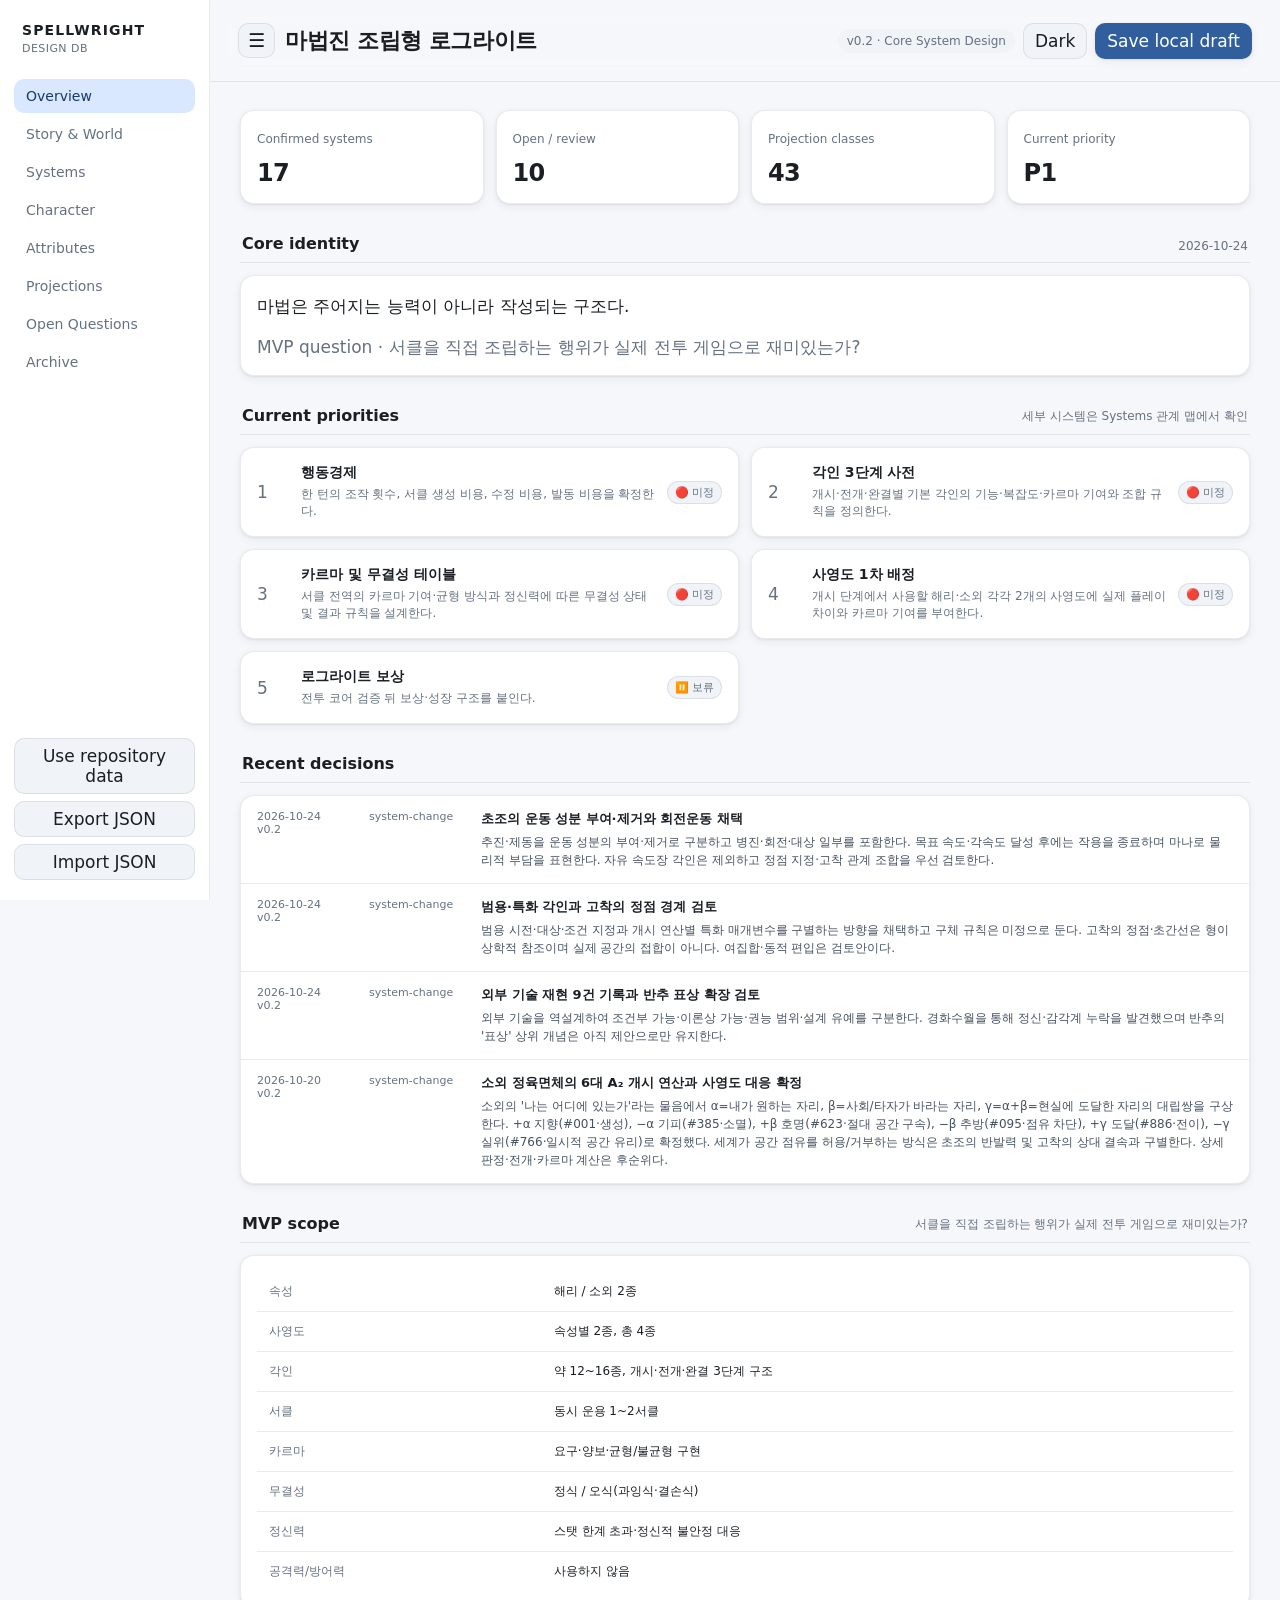
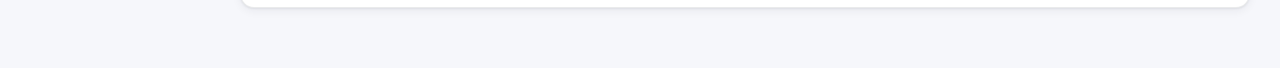
==== commit 5c12066e: "chore: bust app cache for trial view" ====
--- a/docs/index.html
+++ b/docs/index.html
@@ -116,7 +116,7 @@
     </form>
   </dialog>
 
-  <script type="module" src="./app.js?v=chojo-roots-20261021-1"></script>
+  <script type="module" src="./app.js?v=magic-trials-20261024-1"></script>
   <script type="module" src="./stat-tree-ui.js?v=ui-20260831-2"></script>
   <script>
     (() => {
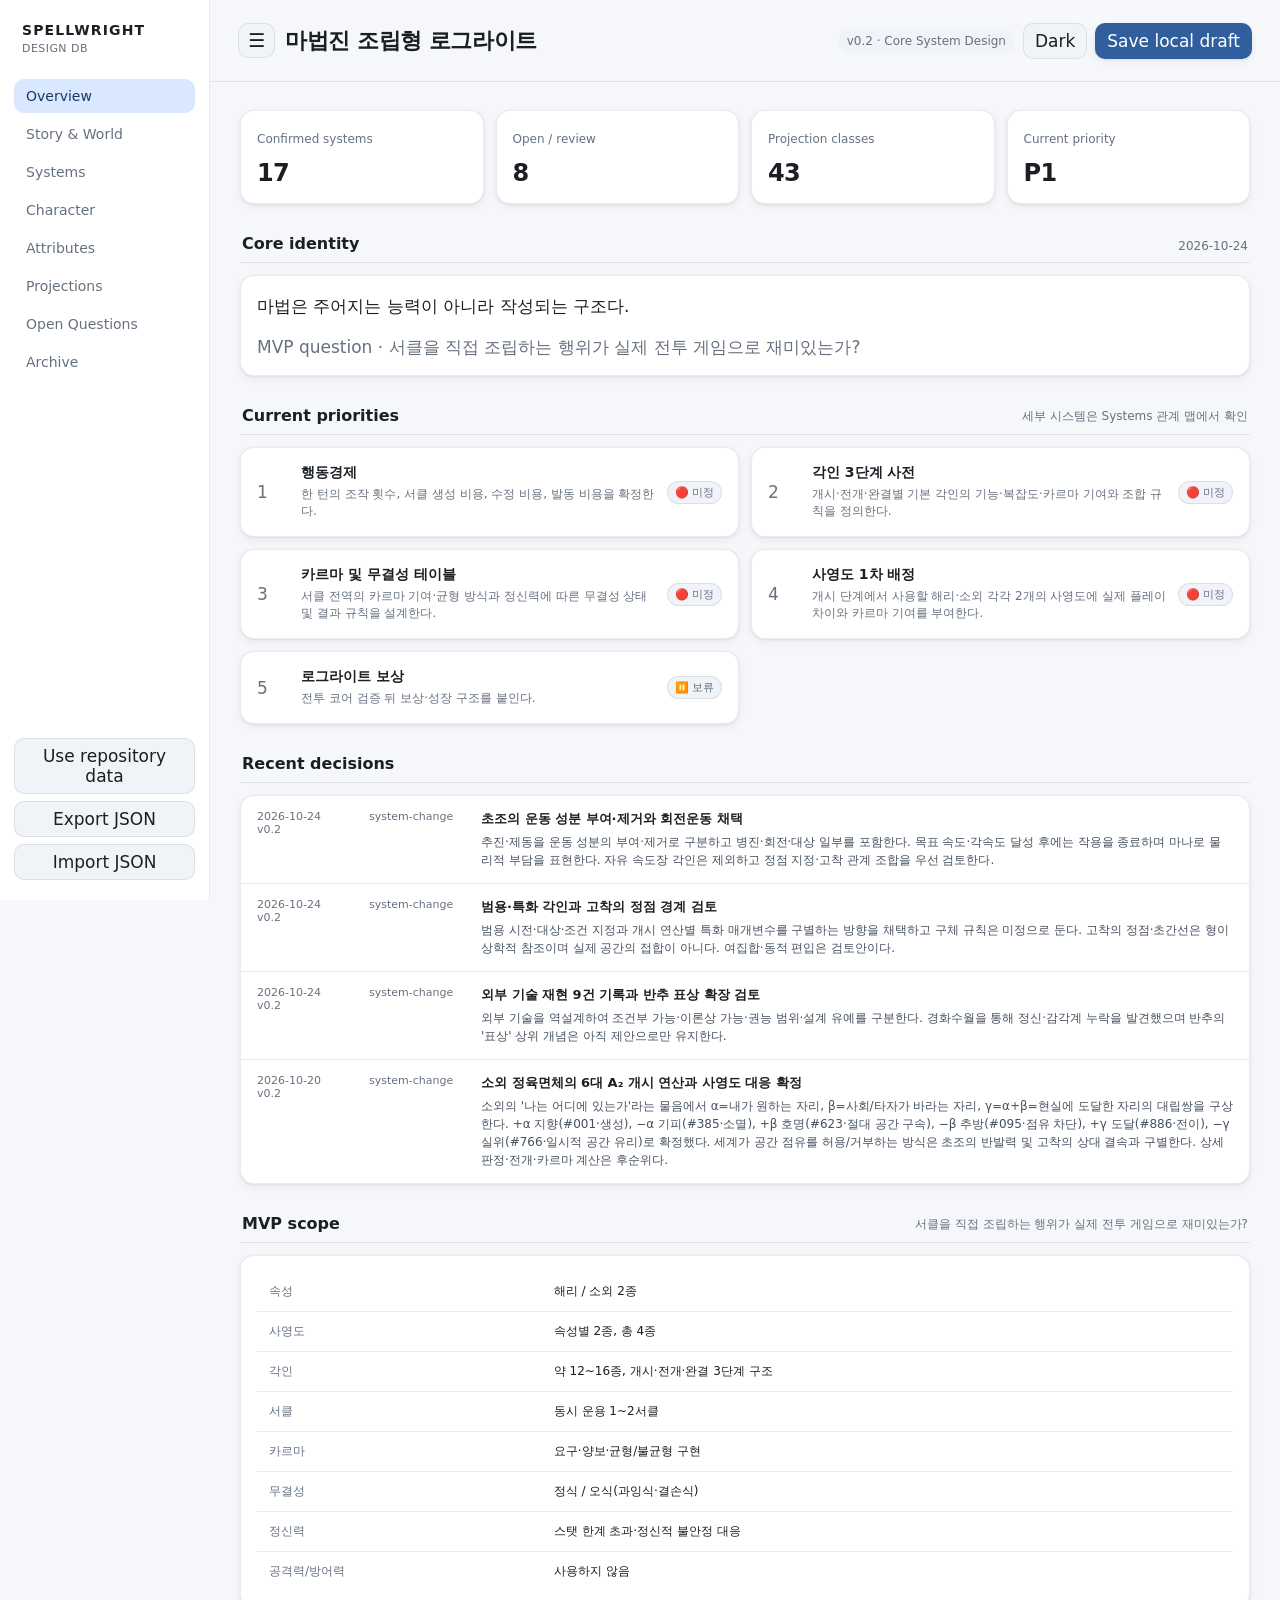
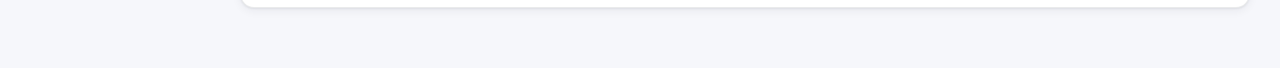
==== commit bea1dff7: "fix(story): bust stale app module cache for new chronology format" ====
--- a/docs/index.html
+++ b/docs/index.html
@@ -116,7 +116,7 @@
     </form>
   </dialog>
 
-  <script type="module" src="./app.js?v=magic-trials-20261024-1"></script>
+  <script type="module" src="./app.js?v=story-chronology-20261028-2"></script>
   <script type="module" src="./stat-tree-ui.js?v=ui-20260831-2"></script>
   <script>
     (() => {
--- a/docs/styles.css
+++ b/docs/styles.css
@@ -575,7 +575,7 @@
 .story-flow-key-item.jump::before { border-color: var(--primary); border-top-style: dashed; }
 .story-flow-key-item.join::before { border-color: var(--story-join); border-top-width: 2px; }
 .story-flow-scroll { max-width: 100%; overflow-x: auto; overflow-y: hidden; overscroll-behavior-x: contain; border: 1px solid var(--line); border-radius: 0 0 14px 14px; background: var(--surface-2); scrollbar-width: thin; -webkit-overflow-scrolling: touch; }
-.story-flow-svg { display: block; min-width: 1510px; width: 100%; height: auto; }
+.story-flow-svg { display: block; min-width: 3200px; width: 100%; height: auto; }
 .story-flow-era rect { fill: var(--surface-2); stroke: var(--line); stroke-width: 1; }
 .story-flow-era rect.alternate { fill: var(--surface-3); }
 .story-flow-era text { font-size: 17px; font-weight: 680; fill: var(--text); text-anchor: middle; }
@@ -767,3 +767,14 @@
 .attribute-root-table tbody th small { display: block; margin-top: 6px; font-size: 11px; font-weight: 400; line-height: 1.5; color: var(--muted); }
 .attribute-root-table td { overflow-wrap: anywhere; }
 .attribute-root-table td p { line-height: 1.6; }
+
+/* Story episode rail; detailed episode text stays in dedicated wiki documents. */
+.wiki-episode-timeline{list-style:none;padding:0 0 0 1.15rem;margin:1.2rem 0 1.7rem;border-left:2px solid var(--line);display:grid;gap:.7rem}
+.wiki-episode-timeline li{position:relative;min-width:0}
+.wiki-episode-timeline li::before{content:'';position:absolute;left:calc(-1.15rem - .34rem);top:1rem;width:.55rem;height:.55rem;border-radius:50%;background:var(--text);box-shadow:0 0 0 3px var(--surface)}
+.wiki-episode-timeline a{display:flex;gap:.9rem;align-items:flex-start;padding:.8rem .9rem;background:var(--surface-2);border:1px solid var(--line);border-radius:.7rem;color:var(--text);text-decoration:none}
+.wiki-episode-timeline a:hover,.wiki-episode-timeline a:focus-visible{border-color:var(--text);outline-offset:2px}
+.wiki-episode-number{min-width:1.5rem;color:var(--muted);font-size:.8rem;font-variant-numeric:tabular-nums}
+.wiki-episode-timeline a span:last-child{display:grid;gap:.25rem;min-width:0}
+.wiki-episode-timeline strong{font-size:.95rem;line-height:1.4}
+.wiki-episode-timeline small{font-size:.82rem;color:var(--muted);line-height:1.45}
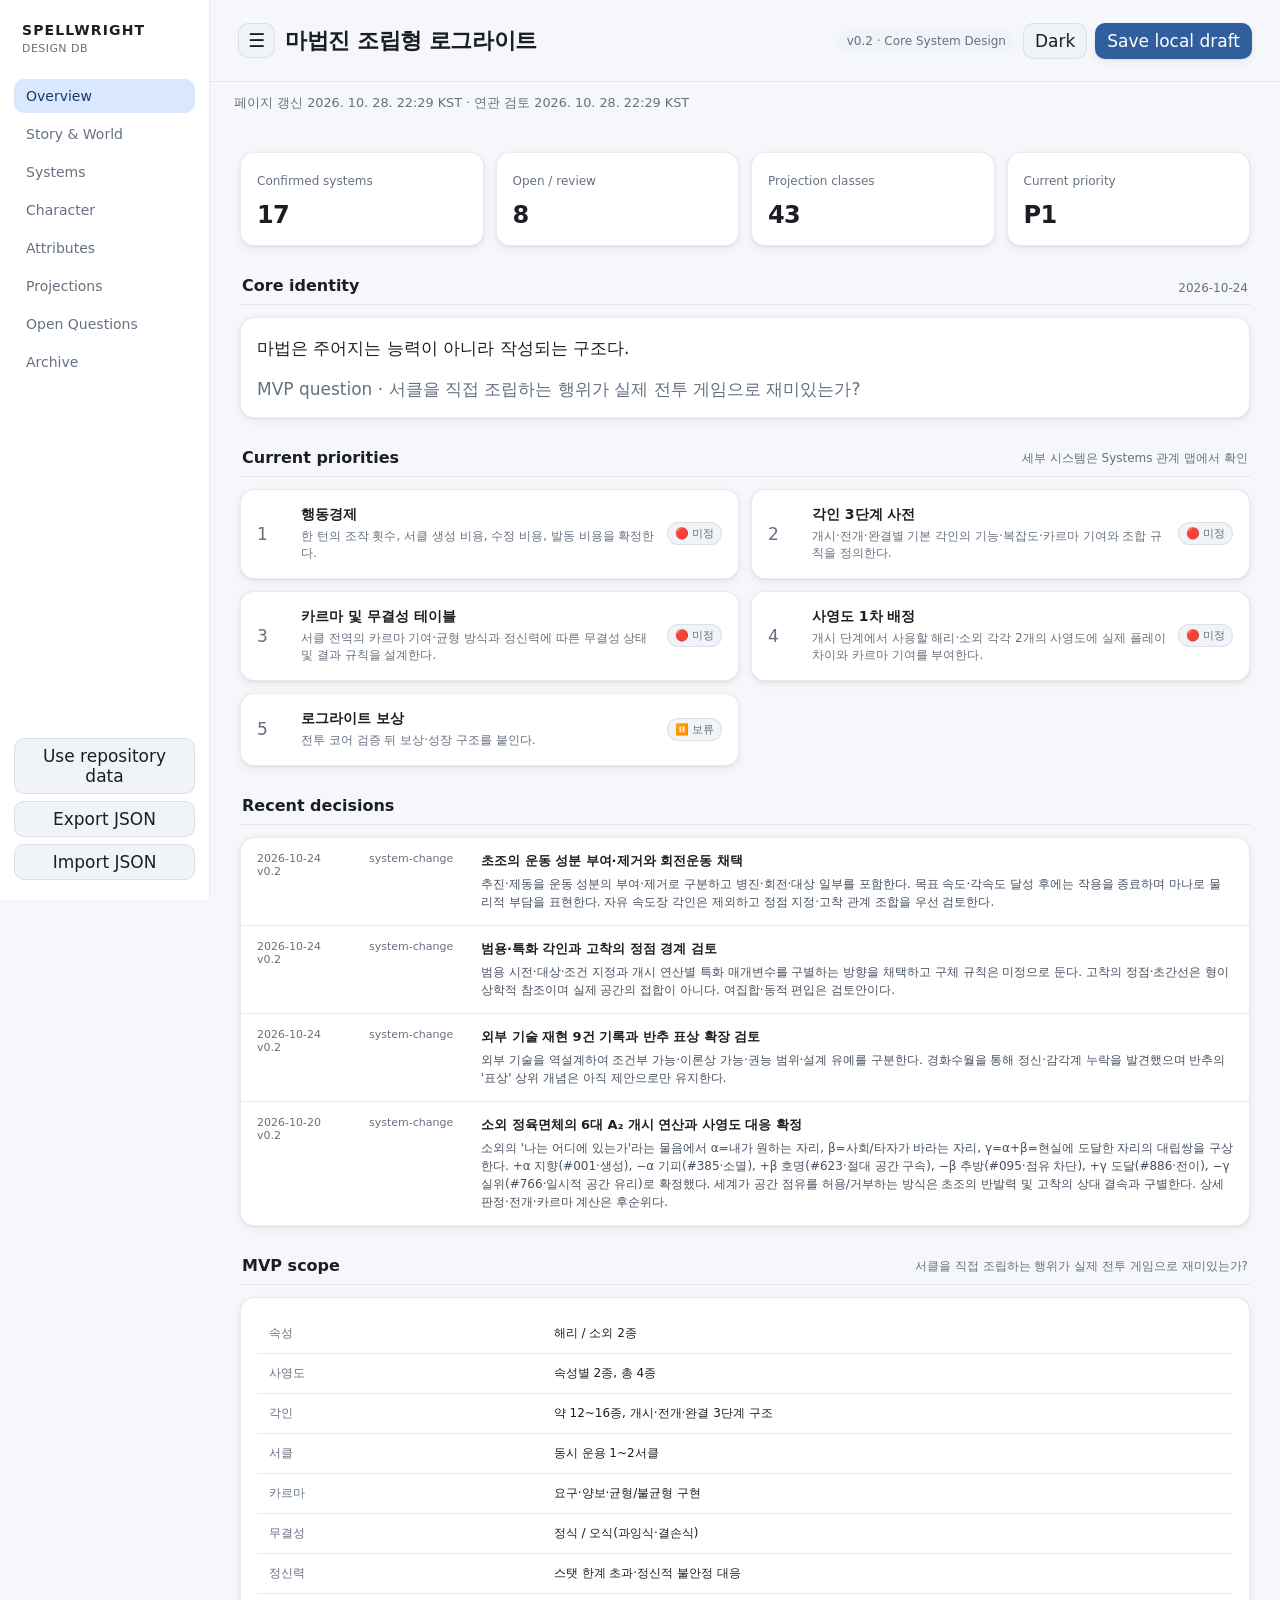
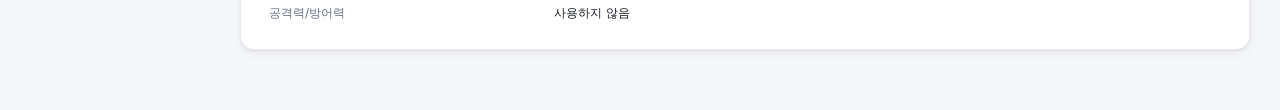
==== commit adb01614: "fix: gate dashboard updates on related-page freshness reviews" ====
--- a/docs/index.html
+++ b/docs/index.html
@@ -16,7 +16,7 @@
       document.documentElement.setAttribute('data-sidebar', sidebarState === 'collapsed' ? 'collapsed' : 'expanded');
     })();
   </script>
-  <link rel="stylesheet" href="./styles.css?v=soeoe-roots-20261020-1" />
+  <link rel="stylesheet" href="./styles.css?v=freshness-20261029-1" />
   <link rel="stylesheet" href="./projection-selector.css?v=audit-20261019-1" />
   <link rel="stylesheet" href="./projection-features.css?v=projection-tags-20260915-1" />
   <link rel="stylesheet" href="./projection-periodic-table.css?v=periodic-grouping-20261020-1" />
@@ -81,6 +81,7 @@
         </div>
       </header>
 
+      <div id="pageFreshness" aria-live="polite"></div>
       <section id="view"></section>
     </main>
   </div>
@@ -116,7 +117,7 @@
     </form>
   </dialog>
 
-  <script type="module" src="./app.js?v=story-chronology-20261028-2"></script>
+  <script type="module" src="./app.js?v=freshness-20261029-1"></script>
   <script type="module" src="./stat-tree-ui.js?v=ui-20260831-2"></script>
   <script>
     (() => {
--- a/docs/styles.css
+++ b/docs/styles.css
@@ -778,3 +778,13 @@
 .wiki-episode-timeline a span:last-child{display:grid;gap:.25rem;min-width:0}
 .wiki-episode-timeline strong{font-size:.95rem;line-height:1.4}
 .wiki-episode-timeline small{font-size:.82rem;color:var(--muted);line-height:1.45}
+
+/* Only chronology uses the full available dashboard width; other wiki articles stay at 960px. */
+.wiki-article--chronology { max-width: none; width: 100%; min-width: 0; }
+.wiki-article--chronology > .wiki-heading,
+.wiki-article--chronology > .wiki-toc,
+.wiki-article--chronology > .wiki-section,
+.wiki-article--chronology > footer { max-width: 960px; margin-left: auto; margin-right: auto; }
+.wiki-article--chronology > .story-flow-map { width: 100%; min-width: 0; max-width: none; }
+
+.page-freshness { margin: 10px 24px; font-size: .8rem; color: var(--muted); line-height: 1.7; overflow-wrap: anywhere; }
